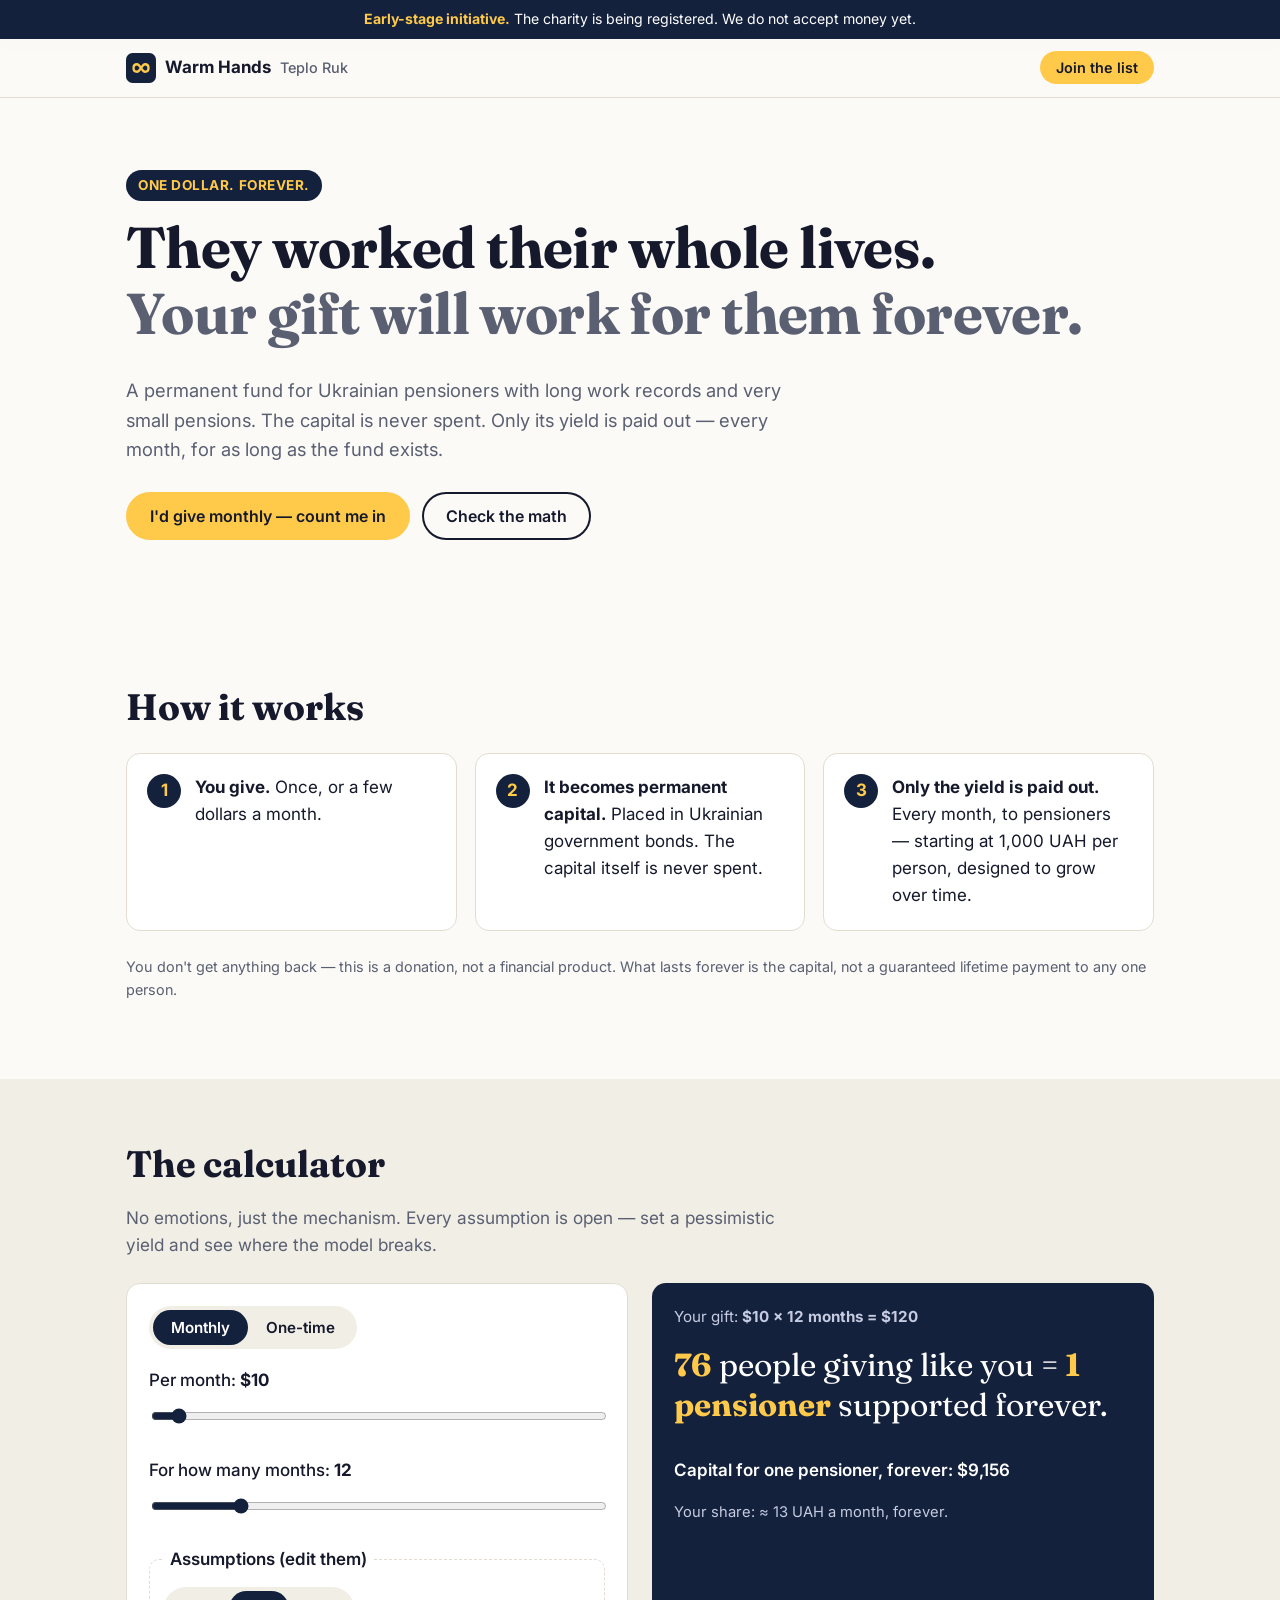
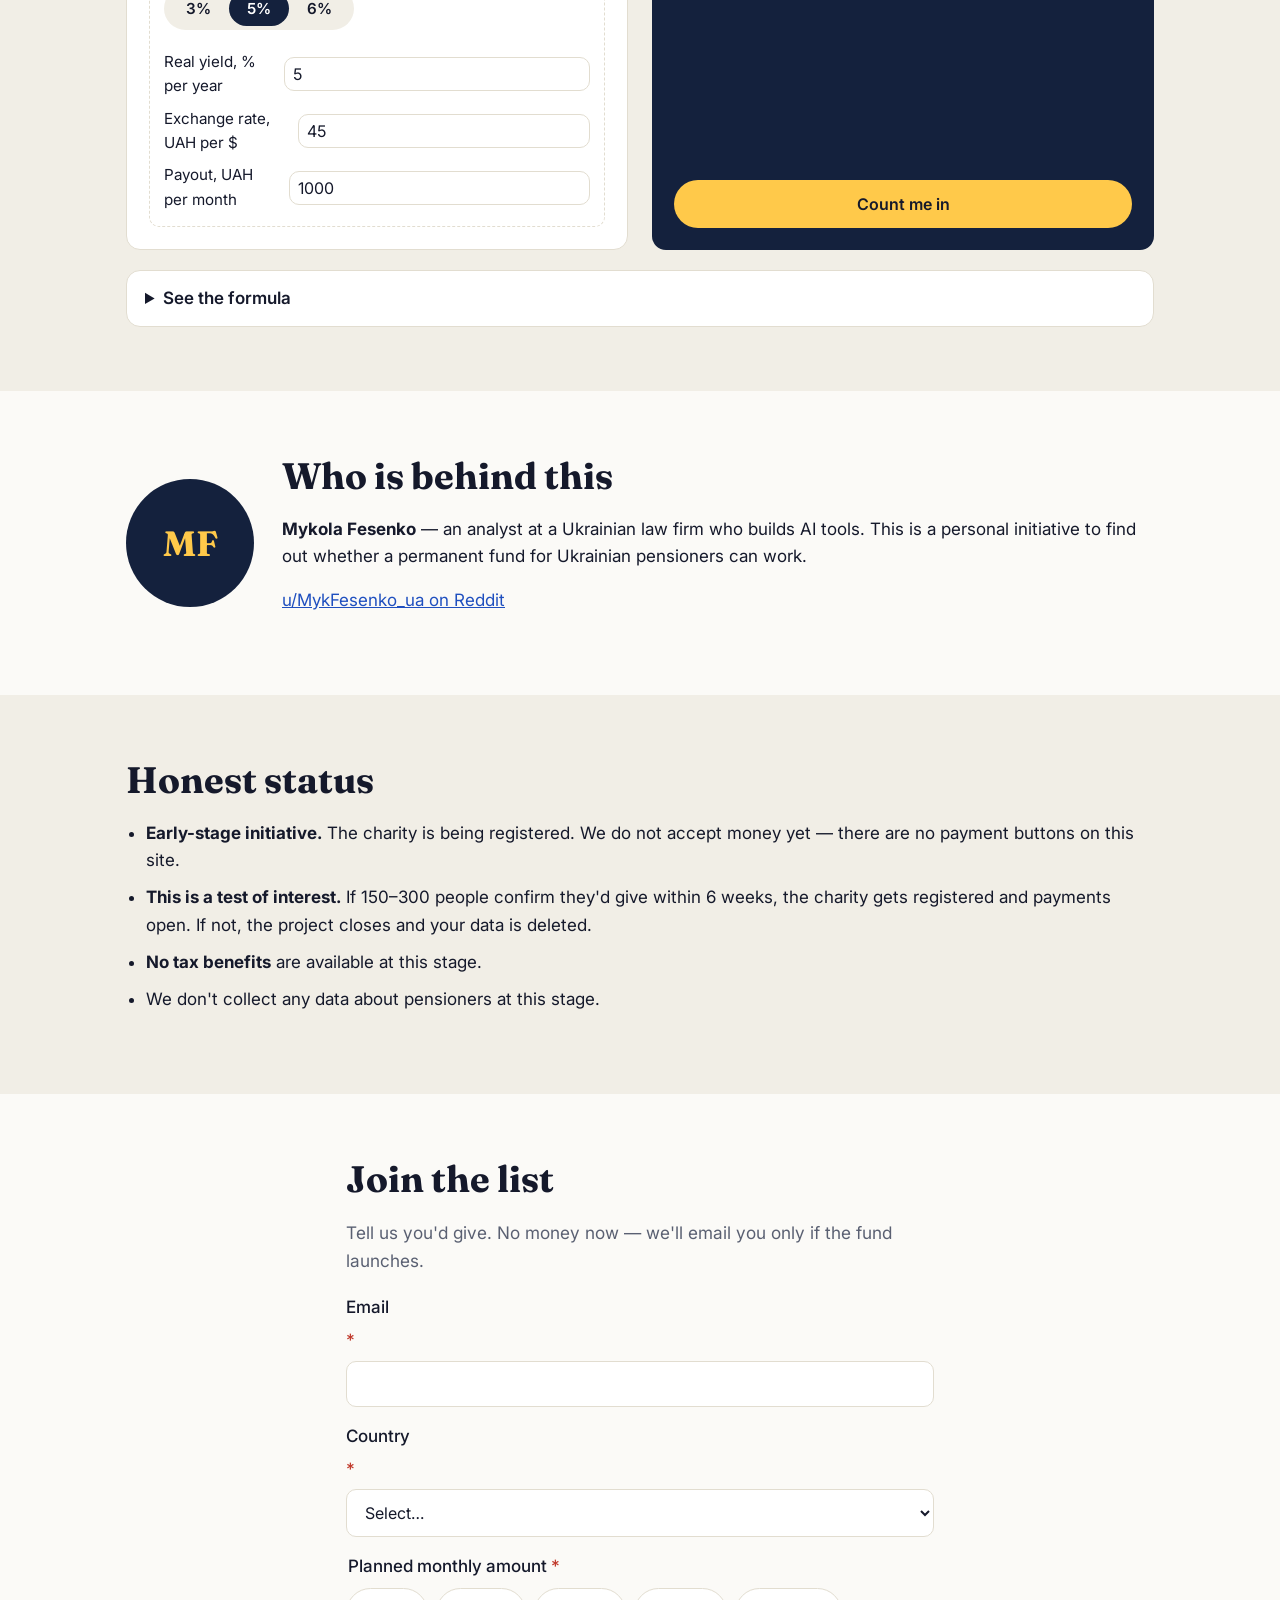
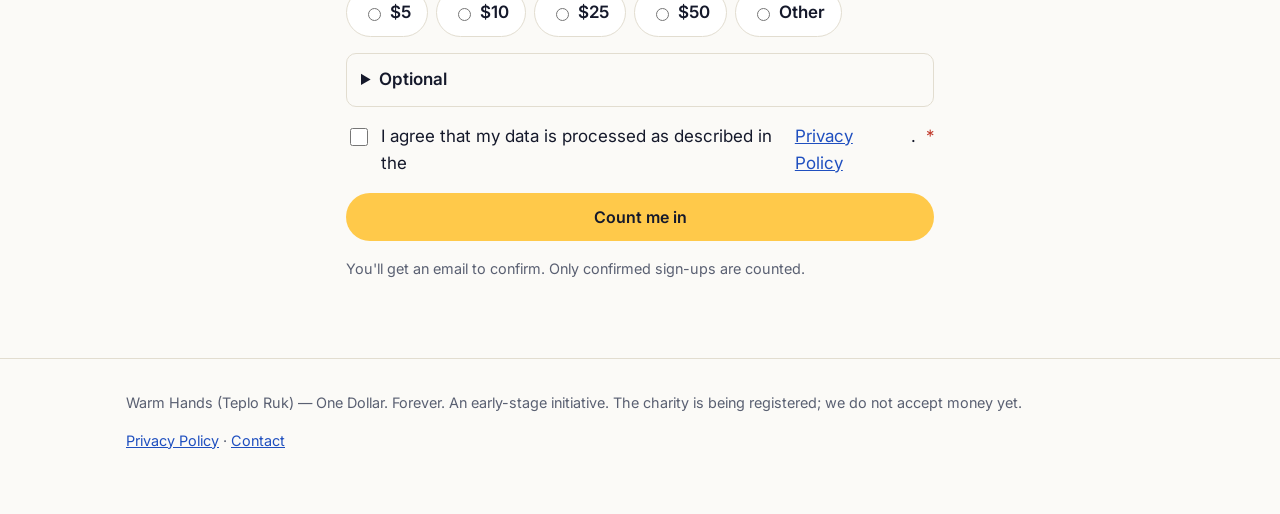
==== index.html @ 77a6f6eb "Replace site with stage-0 demand test: English landing, calculator, sign-up form Keeps the Warm Hand" ====
<!doctype html>
<html lang="en">
<head>
  <meta charset="utf-8">
  <meta name="viewport" content="width=device-width, initial-scale=1">
  <title>Warm Hands — One Dollar. Forever.</title>
  <meta name="description" content="Warm Hands (Teplo Ruk): a permanent fund for Ukrainian pensioners. The capital is never spent; its yield pays pensioners every month. Early stage: we are measuring interest, not taking money.">
  <meta property="og:title" content="Warm Hands — One Dollar. Forever.">
  <meta property="og:description" content="They worked their whole lives. Your gift will work for them forever.">
  <link rel="icon" href="favicon.svg" type="image/svg+xml">
  <link rel="preconnect" href="https://fonts.googleapis.com">
  <link rel="preconnect" href="https://fonts.gstatic.com" crossorigin>
  <link href="https://fonts.googleapis.com/css2?family=Fraunces:opsz,wght@9..144,600;9..144,700&family=Inter:wght@400;500;600;700&display=swap" rel="stylesheet">
  <link rel="stylesheet" href="styles.css">
</head>
<body>
  <div class="status-bar">
    <strong>Early-stage initiative.</strong> The charity is being registered. We do not accept money yet.
  </div>

  <header class="site-header">
    <div class="container header-inner">
      <a href="#top" class="brand"><img src="favicon.svg" alt="" width="30" height="30"> Warm Hands <span class="brand-sub">Teplo Ruk</span></a>
      <a href="#join" class="btn btn-small">Join the list</a>
    </div>
  </header>

  <main id="top">
    <div id="confirmedBanner" class="banner" hidden>
      <div class="container">Thank you — your sign-up is confirmed and counted.</div>
    </div>

    <section class="hero">
      <div class="container">
        <p class="tagline">One Dollar. Forever.</p>
        <h1>They worked their whole lives.<br><span>Your gift will work for them forever.</span></h1>
        <p class="lead">A permanent fund for Ukrainian pensioners with long work records and very small pensions. The capital is never spent. Only its yield is paid out — every month, for as long as the fund exists.</p>
        <div class="hero-actions">
          <a href="#join" class="btn">I'd give monthly — count me in</a>
          <a href="#calculator" class="btn btn-ghost">Check the math</a>
        </div>
        <p class="counter-line" id="counterLine" hidden><span id="counterValue"></span> confirmed sign-ups so far</p>
      </div>
    </section>

    <section class="section">
      <div class="container">
        <h2>How it works</h2>
        <ol class="flow">
          <li><span class="flow-n">1</span><div><strong>You give.</strong> Once, or a few dollars a month.</div></li>
          <li><span class="flow-n">2</span><div><strong>It becomes permanent capital.</strong> Placed in Ukrainian government bonds. The capital itself is never spent.</div></li>
          <li><span class="flow-n">3</span><div><strong>Only the yield is paid out.</strong> Every month, to pensioners — starting at 1,000 UAH per person, designed to grow over time.</div></li>
        </ol>
        <p class="fine">You don't get anything back — this is a donation, not a financial product. What lasts forever is the capital, not a guaranteed lifetime payment to any one person.</p>
      </div>
    </section>

    <section id="calculator" class="section section-alt">
      <div class="container">
        <h2>The calculator</h2>
        <p class="section-lead">No emotions, just the mechanism. Every assumption is open — set a pessimistic yield and see where the model breaks.</p>

        <div class="calc">
          <div class="calc-inputs">
            <div class="seg" role="group" aria-label="Gift type">
              <button type="button" data-mode="monthly" aria-pressed="true">Monthly</button>
              <button type="button" data-mode="once" aria-pressed="false">One-time</button>
            </div>

            <div class="field" data-show="monthly">
              <label for="monthlyAmt">Per month: <output id="monthlyOut">$10</output></label>
              <input type="range" id="monthlyAmt" min="1" max="200" step="1" value="10">
            </div>
            <div class="field" data-show="monthly">
              <label for="months">For how many months: <output id="monthsOut">12</output></label>
              <input type="range" id="months" min="1" max="60" step="1" value="12">
            </div>
            <div class="field" data-show="once" hidden>
              <label for="onceAmt">One-time gift: <output id="onceOut">$100</output></label>
              <input type="range" id="onceAmt" min="5" max="5000" step="5" value="100">
            </div>

            <fieldset class="assumptions">
              <legend>Assumptions (edit them)</legend>
              <div class="seg seg-small" role="group" aria-label="Yield scenario">
                <button type="button" data-r="3">3%</button>
                <button type="button" data-r="5" aria-pressed="true">5%</button>
                <button type="button" data-r="6">6%</button>
              </div>
              <label>Real yield, % per year <input type="number" id="r" step="0.1" min="0" max="20"></label>
              <label>Exchange rate, UAH per $ <input type="number" id="fx" step="0.5" min="1"></label>
              <label>Payout, UAH per month <input type="number" id="payout" step="50" min="1"></label>
            </fieldset>
          </div>

          <div class="calc-result" aria-live="polite">
            <p class="res-label">Your gift: <strong id="giftTotal"></strong></p>
            <p class="res-main" id="resMain"></p>
            <p class="res-cost" id="resCost"></p>
            <p class="res-small" id="resSmall"></p>
            <p class="res-warn" id="resWarn" hidden></p>
            <a href="#join" class="btn btn-block">Count me in</a>
          </div>
        </div>

        <details class="math">
          <summary>See the formula</summary>
          <pre>w = r − 1% − 0.5%
    (payout rate = real yield − 1% administration − 0.5% reserved for payout growth)
P = 12 × payout / fx
    (one pensioner's yearly payout, in $)
C = P × (1 + 1.25 × w) / w / (0.90 × 0.965)
    1.25  → reserve for funeral assistance
    0.90  → 10% of each gift funds the work of the fund
    0.965 → 3.5% payment processing fees

C is the capital needed to support one pensioner forever.</pre>
          <p>Think a number is wrong? <a id="redditLink" href="#" target="_blank" rel="noopener">Tell us where the math is wrong</a> — we'd rather hear it now.</p>
        </details>
      </div>
    </section>

    <section class="section">
      <div class="container about">
        <div class="avatar" aria-hidden="true">
          <img src="mykola.jpg" alt="" onerror="this.remove()">
          <span>MF</span>
        </div>
        <div>
          <h2>Who is behind this</h2>
          <p><strong>Mykola Fesenko</strong> — an analyst at a Ukrainian law firm who builds AI tools. This is a personal initiative to find out whether a permanent fund for Ukrainian pensioners can work.</p>
          <p><a id="redditProfile" href="#" target="_blank" rel="noopener">u/MykFesenko_ua on Reddit</a></p>
        </div>
      </div>
    </section>

    <section class="section section-alt">
      <div class="container">
        <h2>Honest status</h2>
        <ul class="status-list">
          <li><strong>Early-stage initiative.</strong> The charity is being registered. We do not accept money yet — there are no payment buttons on this site.</li>
          <li><strong>This is a test of interest.</strong> If 150–300 people confirm they'd give within 6 weeks, the charity gets registered and payments open. If not, the project closes and your data is deleted.</li>
          <li><strong>No tax benefits</strong> are available at this stage.</li>
          <li>We don't collect any data about pensioners at this stage.</li>
        </ul>
      </div>
    </section>

    <section id="join" class="section">
      <div class="container narrow">
        <h2>Join the list</h2>
        <p class="section-lead">Tell us you'd give. No money now — we'll email you only if the fund launches.</p>

        <form id="signupForm" class="form" novalidate>
          <label>Email <span class="req">*</span>
            <input type="email" name="email" required autocomplete="email">
          </label>
          <label>Country <span class="req">*</span>
            <select name="country" id="country" required></select>
          </label>
          <fieldset>
            <legend>Planned monthly amount <span class="req">*</span></legend>
            <div class="chips">
              <label><input type="radio" name="amount" value="5" required> $5</label>
              <label><input type="radio" name="amount" value="10"> $10</label>
              <label><input type="radio" name="amount" value="25"> $25</label>
              <label><input type="radio" name="amount" value="50"> $50</label>
              <label><input type="radio" name="amount" value="other"> Other</label>
            </div>
            <input type="number" name="amountOther" id="amountOther" min="1" placeholder="Amount in $" hidden>
          </fieldset>

          <details class="optional">
            <summary>Optional</summary>
            <label>Employer <small>(helps us estimate corporate matching)</small>
              <input type="text" name="employer" autocomplete="organization">
            </label>
            <label class="check"><input type="checkbox" name="bigger" value="yes"> I'm open to discussing a larger gift or a gift from my company</label>
            <label>How did you hear about us?
              <select name="source">
                <option value="">—</option>
                <option>Reddit</option>
                <option>A friend</option>
                <option>Other social media</option>
                <option>Other</option>
              </select>
            </label>
          </details>

          <input type="text" name="website" class="hp" tabindex="-1" autocomplete="off" aria-hidden="true">

          <label class="check"><input type="checkbox" name="consent" value="yes" required> I agree that my data is processed as described in the <a href="privacy.html" target="_blank">Privacy Policy</a>. <span class="req">*</span></label>

          <p class="form-error" id="formError" hidden></p>
          <button type="submit" class="btn btn-block" id="submitBtn">Count me in</button>
          <p class="fine">You'll get an email to confirm. Only confirmed sign-ups are counted.</p>
        </form>

        <div id="thanks" class="thanks" hidden>
          <h3>Almost done — check your inbox.</h3>
          <p>Click the link in the email to confirm. Only confirmed sign-ups count.</p>
          <p><strong>Your personal invite link.</strong> We count how many people join through it:</p>
          <div class="ref">
            <input type="text" id="refLink" readonly>
            <button type="button" class="btn btn-small" id="copyRef">Copy</button>
          </div>
        </div>
      </div>
    </section>
  </main>

  <footer class="site-footer">
    <div class="container">
      <p>Warm Hands (Teplo Ruk) — One Dollar. Forever. An early-stage initiative. The charity is being registered; we do not accept money yet.</p>
      <p><a href="privacy.html">Privacy Policy</a> · <a id="contactLink" href="#">Contact</a></p>
    </div>
  </footer>

  <script src="config.js"></script>
  <script src="app.js"></script>
</body>
</html>
---- styles.css ----
:root {
  --bg: #fbfaf7;
  --bg-alt: #f1eee6;
  --surface: #ffffff;
  --text: #15192b;
  --muted: #5a6072;
  --navy: #14213d;
  --accent: #ffc94a;
  --accent-dark: #e8a900;
  --link: #1f4fbf;
  --border: #e2ddd0;
  --warn-bg: #fff4d6;
  --radius: 14px;
}
@media (prefers-color-scheme: dark) {
  :root {
    --bg: #11141f;
    --bg-alt: #181c2b;
    --surface: #1f2436;
    --text: #eef0f6;
    --muted: #a3a9bb;
    --link: #8fb0ff;
    --border: #2d3348;
    --warn-bg: #3a3218;
  }
}

* { box-sizing: border-box; }
html { scroll-behavior: smooth; scroll-padding-top: 64px; }
body {
  margin: 0;
  font: 17px/1.6 "Inter", system-ui, sans-serif;
  color: var(--text);
  background: var(--bg);
  -webkit-text-size-adjust: 100%;
}
h1, h2, h3 { font-family: "Fraunces", Georgia, serif; line-height: 1.15; margin: 0 0 .5em; }
h1 { font-size: clamp(2rem, 6vw, 3.6rem); letter-spacing: -.01em; }
h1 span { color: var(--muted); }
h2 { font-size: clamp(1.6rem, 4vw, 2.3rem); }
p { margin: 0 0 1em; }
a { color: var(--link); }
[hidden] { display: none !important; }

.container { max-width: 1060px; margin: 0 auto; padding: 0 16px; }
.narrow { max-width: 620px; }

.status-bar {
  background: var(--navy); color: #fff; text-align: center;
  font-size: .88rem; padding: 8px 16px;
}
.status-bar strong { color: var(--accent); }

.site-header {
  position: sticky; top: 0; z-index: 10;
  background: color-mix(in srgb, var(--bg) 90%, transparent);
  backdrop-filter: blur(8px);
  border-bottom: 1px solid var(--border);
}
.header-inner { display: flex; align-items: center; justify-content: space-between; height: 58px; gap: 12px; }
.brand { display: flex; align-items: center; gap: 9px; font-weight: 700; color: var(--text); text-decoration: none; }

.brand-sub { font-weight: 500; color: var(--muted); font-size: .85em; }
.tagline {
  display: inline-block; font-weight: 700; letter-spacing: .04em; text-transform: uppercase;
  font-size: .85rem; background: var(--navy); color: var(--accent); padding: 5px 12px; border-radius: 999px;
}
.banner { background: #d8f5df; color: #124a22; padding: 12px 0; font-weight: 600; }

.btn {
  display: inline-block; border: 0; cursor: pointer;
  background: var(--accent); color: #15192b;
  font: 600 1rem "Inter", sans-serif; text-decoration: none; text-align: center;
  padding: 14px 24px; border-radius: 999px; transition: background .15s;
}
.btn:hover { background: var(--accent-dark); }
.btn:disabled { opacity: .6; cursor: wait; }
.btn-ghost { background: transparent; color: var(--text); box-shadow: inset 0 0 0 2px var(--text); }
.btn-ghost:hover { background: var(--bg-alt); }
.btn-small { padding: 8px 16px; font-size: .9rem; }
.btn-block { display: block; width: 100%; }

.hero { padding: 72px 0 64px; }
.lead { font-size: 1.15rem; color: var(--muted); max-width: 700px; }
.hero-actions { display: flex; flex-wrap: wrap; gap: 12px; margin: 28px 0 18px; }
.counter-line { font-weight: 600; }
.counter-line span { font-size: 1.4rem; }

.section { padding: 64px 0; }
.section-alt { background: var(--bg-alt); }
.section-lead { color: var(--muted); font-size: 1.08rem; max-width: 680px; }
.fine { font-size: .9rem; color: var(--muted); }

.flow { list-style: none; padding: 0; margin: 24px 0; display: grid; grid-template-columns: repeat(3, 1fr); gap: 18px; }
.flow li { display: flex; gap: 14px; background: var(--surface); border: 1px solid var(--border); border-radius: var(--radius); padding: 20px; }
.flow-n {
  flex: none; display: grid; place-items: center; width: 34px; height: 34px;
  border-radius: 50%; background: var(--navy); color: var(--accent); font-weight: 700;
}

/* Calculator */
.calc { display: grid; grid-template-columns: 1fr 1fr; gap: 24px; margin-top: 24px; }
.calc-inputs, .calc-result {
  background: var(--surface); border: 1px solid var(--border); border-radius: var(--radius); padding: 22px;
}
.seg { display: inline-flex; background: var(--bg-alt); border-radius: 999px; padding: 4px; margin-bottom: 18px; }
.seg button {
  border: 0; background: transparent; color: var(--text); cursor: pointer;
  font: 600 .95rem "Inter", sans-serif; padding: 8px 18px; border-radius: 999px;
}
.seg button[aria-pressed="true"] { background: var(--navy); color: #fff; }
.seg-small { margin-bottom: 12px; }
.field { margin-bottom: 18px; }
.field label { display: block; font-weight: 500; margin-bottom: 6px; }
.field output { font-weight: 700; }
input[type="range"] { width: 100%; accent-color: var(--navy); height: 28px; }
.assumptions { border: 1px dashed var(--border); border-radius: 10px; padding: 14px; margin: 6px 0 0; }
.assumptions legend { font-weight: 600; padding: 0 6px; }
.assumptions label { display: flex; justify-content: space-between; align-items: center; gap: 10px; margin-top: 8px; font-size: .95rem; }
.assumptions input { width: 92px; }

.calc-result { background: var(--navy); color: #fff; border: 0; display: flex; flex-direction: column; }
.res-label { color: #c5cbe0; font-size: .95rem; }
.res-main { font-family: "Fraunces", serif; font-size: clamp(1.5rem, 3.5vw, 2rem); line-height: 1.25; }
.res-main b { color: var(--accent); }
.res-cost { font-weight: 600; }
.res-small { color: #c5cbe0; font-size: .92rem; }
.res-warn { background: var(--warn-bg); color: var(--text); border-radius: 10px; padding: 10px 12px; font-size: .92rem; }
.calc-result .btn { margin-top: auto; }

.math { margin-top: 20px; background: var(--surface); border: 1px solid var(--border); border-radius: var(--radius); padding: 14px 18px; }
.math summary { cursor: pointer; font-weight: 600; }
.math pre { white-space: pre-wrap; font-size: .85rem; background: var(--bg-alt); padding: 14px; border-radius: 8px; overflow-x: auto; }

/* About */
.about { display: flex; gap: 28px; align-items: center; }
.avatar {
  position: relative; flex: none; width: 128px; height: 128px; border-radius: 50%;
  background: var(--navy); color: var(--accent); display: grid; place-items: center;
  font: 700 2.2rem "Fraunces", serif; overflow: hidden;
}
.avatar img { position: absolute; inset: 0; width: 100%; height: 100%; object-fit: cover; }

.status-list { padding-left: 20px; }
.status-list li { margin-bottom: 10px; }

/* Form */
.form { display: grid; gap: 16px; margin-top: 20px; }
.form label { display: grid; gap: 6px; font-weight: 500; }
.form fieldset { border: 0; padding: 0; margin: 0; }
.form legend { font-weight: 500; margin-bottom: 8px; }
.req { color: #c0392b; }
input[type="email"], input[type="text"], input[type="number"], select {
  font: 16px "Inter", sans-serif; padding: 12px 14px; border-radius: 10px;
  border: 1px solid var(--border); background: var(--surface); color: var(--text); width: 100%;
}
.assumptions input { padding: 6px 8px; }
.chips { display: flex; flex-wrap: wrap; gap: 8px; }
.chips label {
  display: flex; align-items: center; gap: 6px; padding: 10px 16px; border-radius: 999px;
  border: 1px solid var(--border); background: var(--surface); cursor: pointer; font-weight: 600;
}
.chips label:has(input:checked) { background: var(--navy); color: #fff; border-color: var(--navy); }
.chips input { accent-color: var(--accent); }
#amountOther { margin-top: 10px; max-width: 200px; }
.form .check { display: flex; gap: 10px; align-items: flex-start; font-weight: 400; }
.check input { margin-top: 5px; width: 18px; height: 18px; flex: none; }
.optional { border: 1px solid var(--border); border-radius: 10px; padding: 12px 14px; }
.optional summary { cursor: pointer; font-weight: 600; }
.optional[open] { display: grid; gap: 14px; }
.optional small { color: var(--muted); font-weight: 400; }
.hp { position: absolute; left: -9999px; width: 1px; height: 1px; opacity: 0; }
.form-error { background: #fde3e0; color: #8a1f12; border-radius: 10px; padding: 10px 14px; margin: 0; }

.thanks { background: var(--surface); border: 1px solid var(--border); border-radius: var(--radius); padding: 24px; margin-top: 20px; }
.ref { display: flex; gap: 8px; }
.ref input { flex: 1; min-width: 0; }

.site-footer { padding: 32px 0 48px; border-top: 1px solid var(--border); font-size: .9rem; color: var(--muted); }

@media (max-width: 760px) {
  .flow, .calc { grid-template-columns: 1fr; }
  .about { flex-direction: column; align-items: flex-start; }
  .hero { padding: 48px 0; }
  .section { padding: 48px 0; }
  .hero-actions .btn { flex: 1 1 100%; }
  .brand { font-size: .95rem; }
}
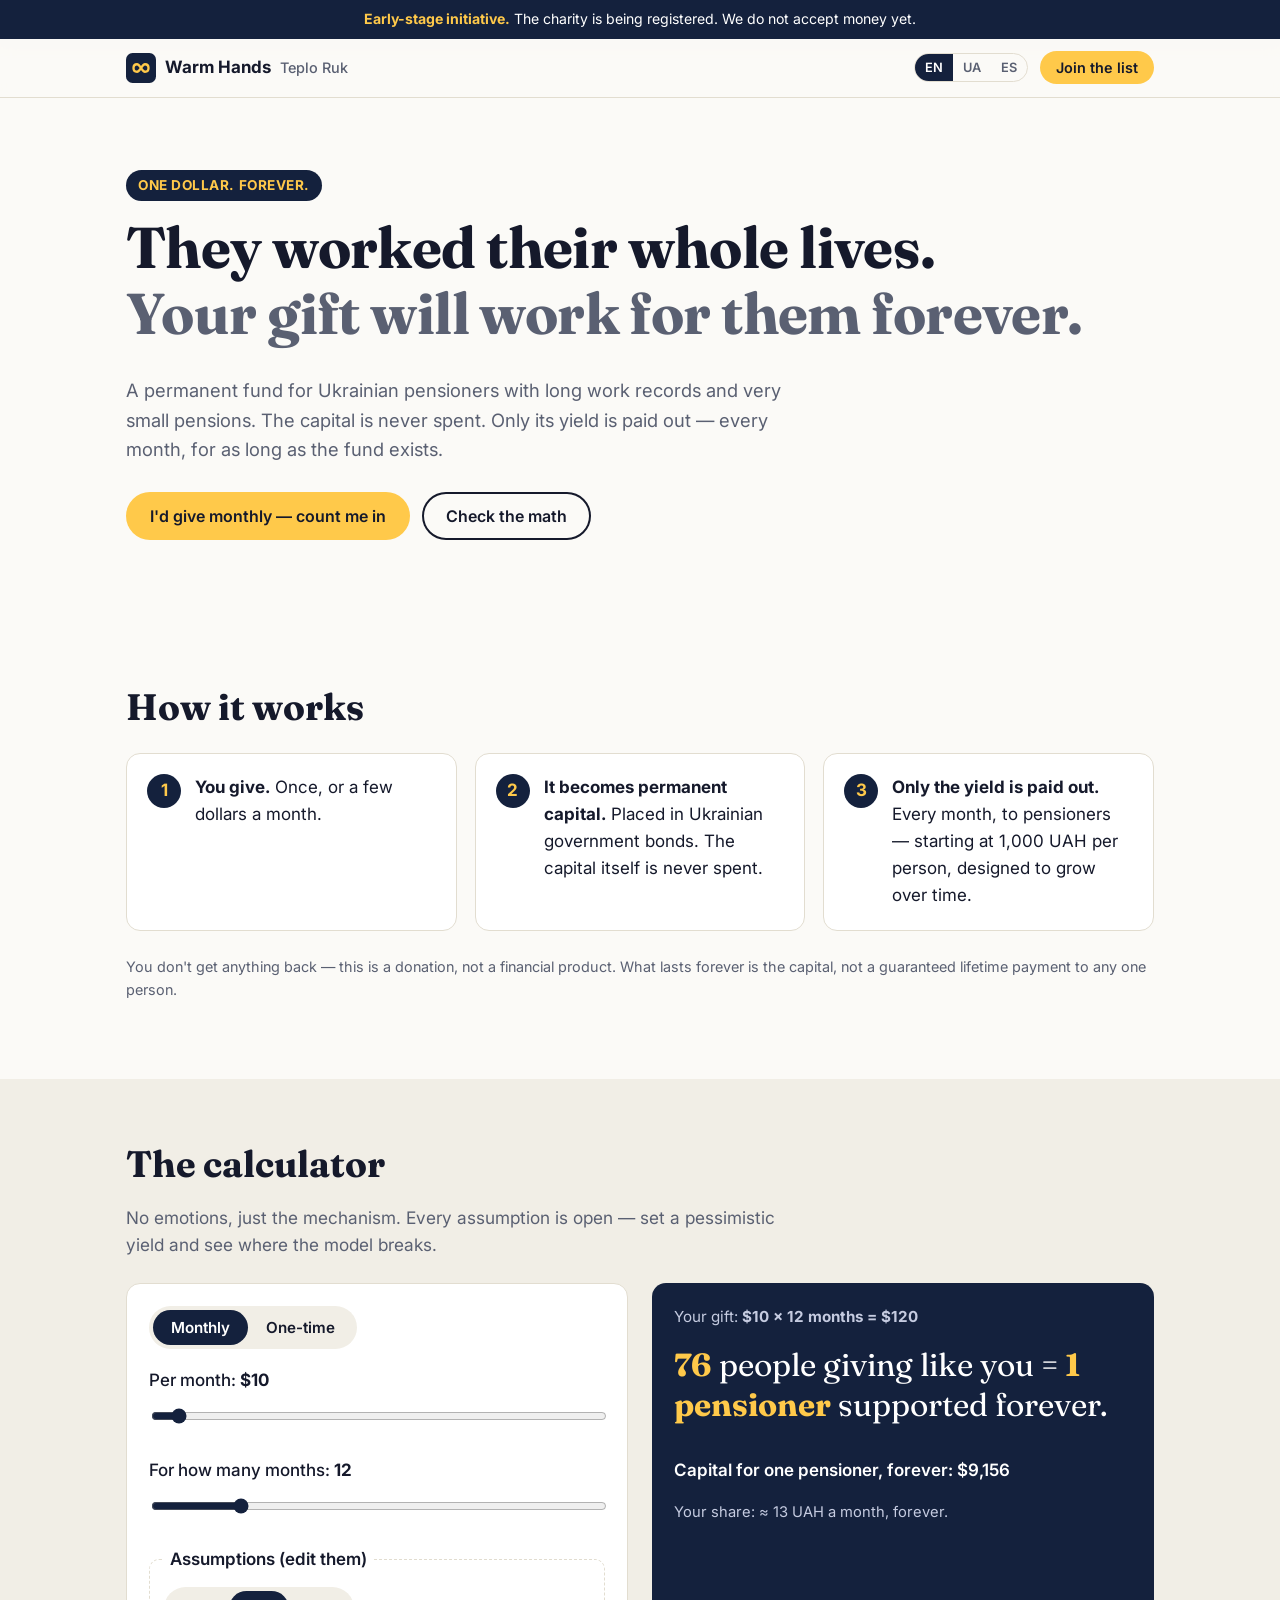
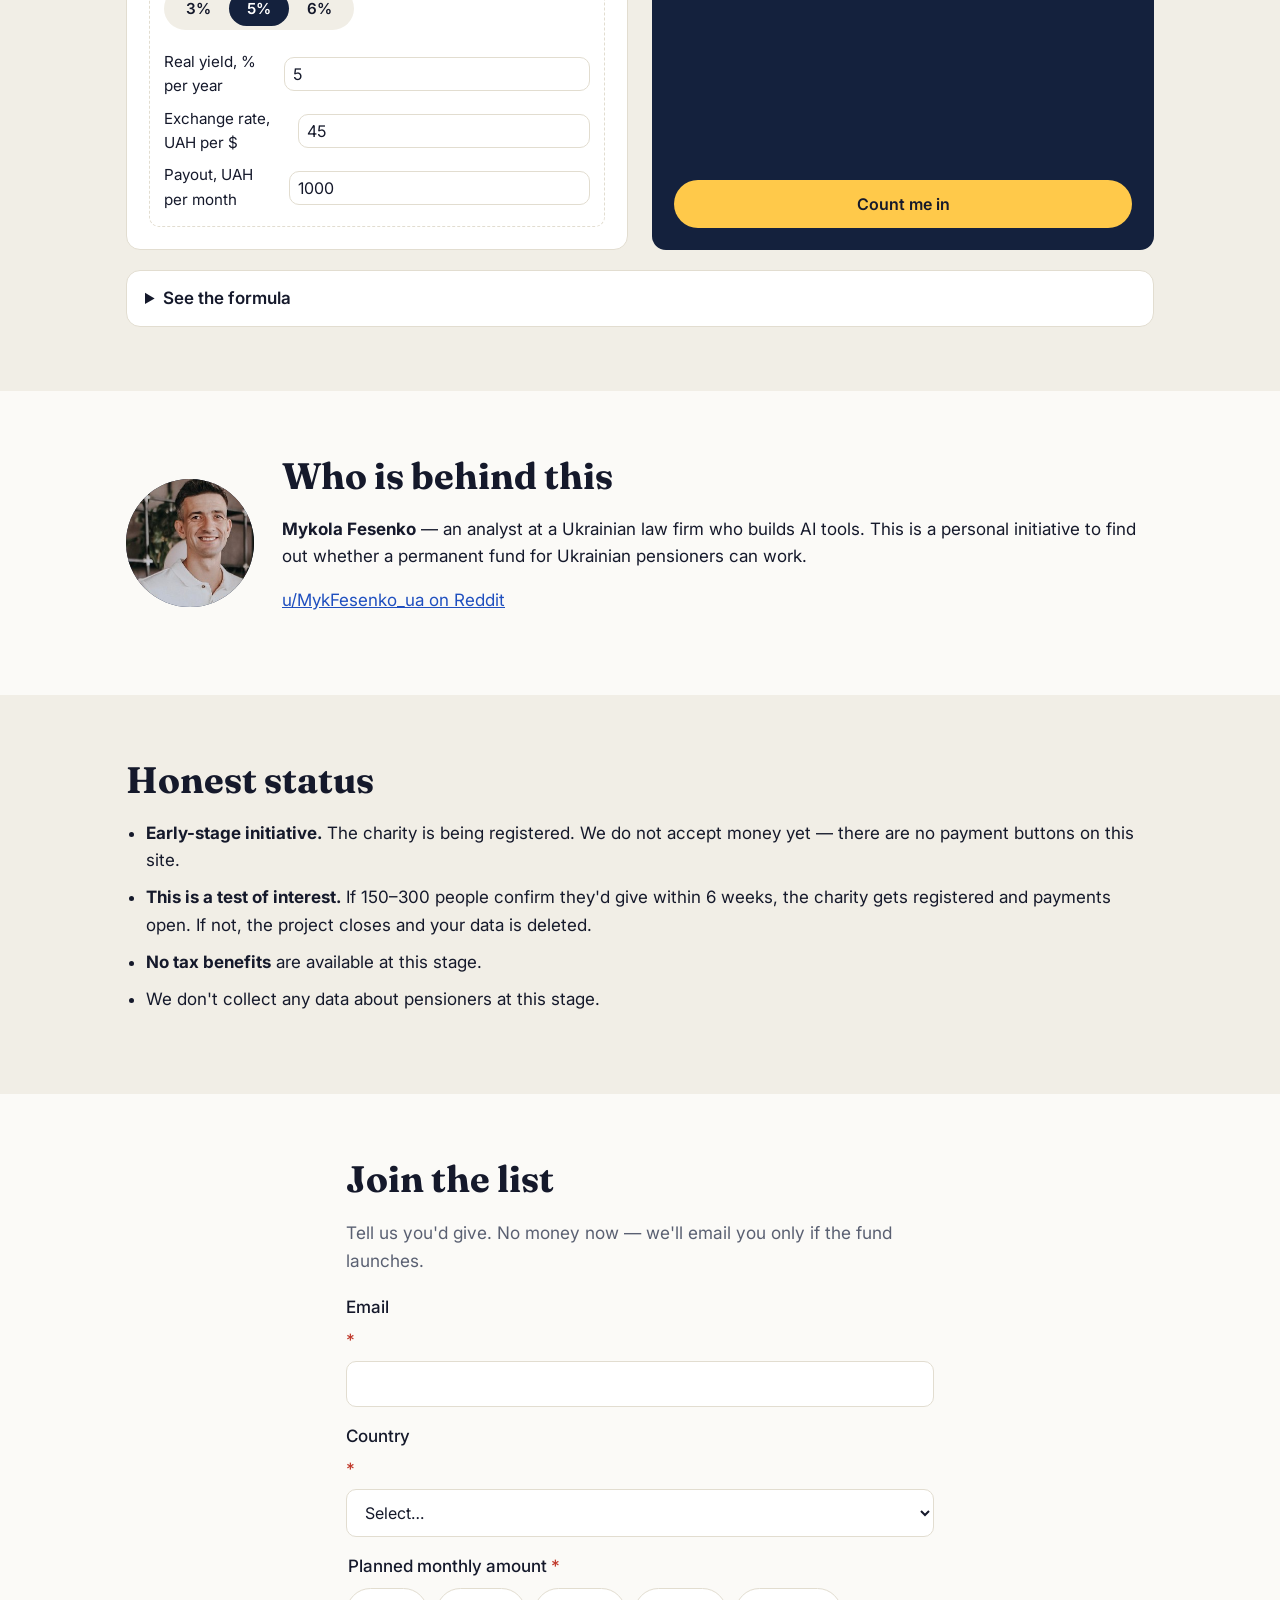
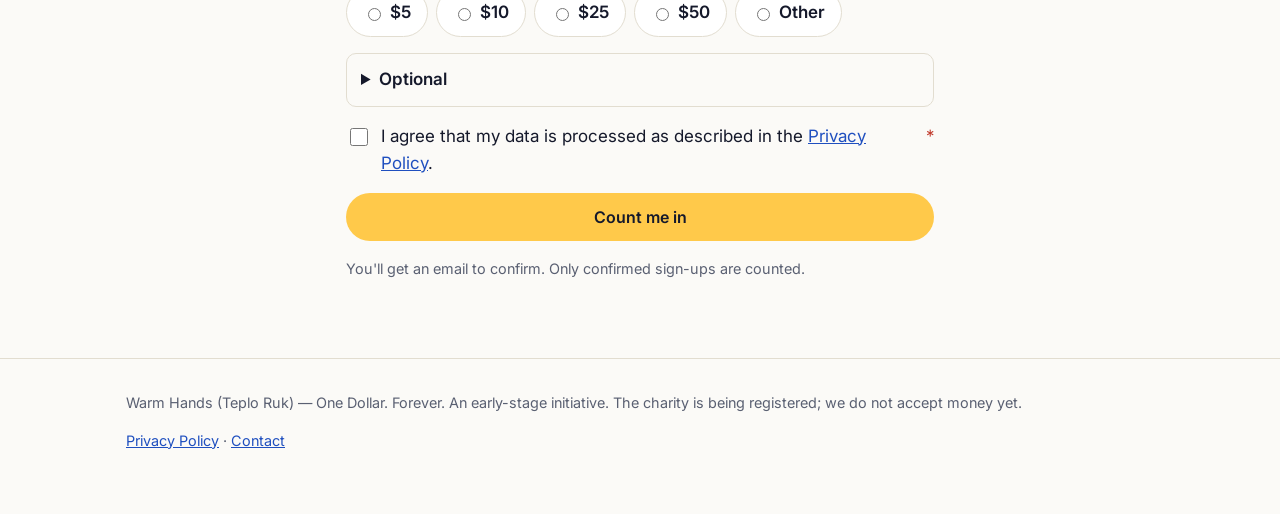
==== commit ba676ccb: "Add Ukrainian and Spanish versions with language switcher Translates the page, calculator, form and " ====
--- a/index.html
+++ b/index.html
@@ -14,98 +14,103 @@
   <link rel="stylesheet" href="styles.css">
 </head>
 <body>
-  <div class="status-bar">
-    <strong>Early-stage initiative.</strong> The charity is being registered. We do not accept money yet.
-  </div>
+  <div class="status-bar" data-i18n-html="bar"><strong>Early-stage initiative.</strong> The charity is being registered. We do not accept money yet.</div>
 
   <header class="site-header">
     <div class="container header-inner">
-      <a href="#top" class="brand"><img src="favicon.svg" alt="" width="30" height="30"> Warm Hands <span class="brand-sub">Teplo Ruk</span></a>
-      <a href="#join" class="btn btn-small">Join the list</a>
+      <a href="#top" class="brand"><img src="favicon.svg" alt="" width="30" height="30"> <span data-i18n="brand">Warm Hands</span> <span class="brand-sub" data-i18n="brandSub">Teplo Ruk</span></a>
+      <div class="header-right">
+        <div class="lang" role="group" aria-label="Language">
+          <button type="button" data-lang="en">EN</button>
+          <button type="button" data-lang="uk">UA</button>
+          <button type="button" data-lang="es">ES</button>
+        </div>
+        <a href="#join" class="btn btn-small hide-xs" data-i18n="nav.join">Join the list</a>
+      </div>
     </div>
   </header>
 
   <main id="top">
     <div id="confirmedBanner" class="banner" hidden>
-      <div class="container">Thank you — your sign-up is confirmed and counted.</div>
+      <div class="container" data-i18n="confirmed">Thank you — your sign-up is confirmed and counted.</div>
     </div>
 
     <section class="hero">
       <div class="container">
-        <p class="tagline">One Dollar. Forever.</p>
-        <h1>They worked their whole lives.<br><span>Your gift will work for them forever.</span></h1>
-        <p class="lead">A permanent fund for Ukrainian pensioners with long work records and very small pensions. The capital is never spent. Only its yield is paid out — every month, for as long as the fund exists.</p>
+        <p class="tagline" data-i18n="tagline">One Dollar. Forever.</p>
+        <h1 data-i18n-html="hero.title">They worked their whole lives.<br><span>Your gift will work for them forever.</span></h1>
+        <p class="lead" data-i18n="hero.lead">A permanent fund for Ukrainian pensioners with long work records and very small pensions. The capital is never spent. Only its yield is paid out — every month, for as long as the fund exists.</p>
         <div class="hero-actions">
-          <a href="#join" class="btn">I'd give monthly — count me in</a>
-          <a href="#calculator" class="btn btn-ghost">Check the math</a>
-        </div>
-        <p class="counter-line" id="counterLine" hidden><span id="counterValue"></span> confirmed sign-ups so far</p>
+          <a href="#join" class="btn" data-i18n="hero.cta1">I'd give monthly — count me in</a>
+          <a href="#calculator" class="btn btn-ghost" data-i18n="hero.cta2">Check the math</a>
+        </div>
+        <p class="counter-line" id="counterLine" hidden><span id="counterValue"></span> <span data-i18n="counter">confirmed sign-ups so far</span></p>
       </div>
     </section>
 
     <section class="section">
       <div class="container">
-        <h2>How it works</h2>
+        <h2 data-i18n="how.title">How it works</h2>
         <ol class="flow">
-          <li><span class="flow-n">1</span><div><strong>You give.</strong> Once, or a few dollars a month.</div></li>
-          <li><span class="flow-n">2</span><div><strong>It becomes permanent capital.</strong> Placed in Ukrainian government bonds. The capital itself is never spent.</div></li>
-          <li><span class="flow-n">3</span><div><strong>Only the yield is paid out.</strong> Every month, to pensioners — starting at 1,000 UAH per person, designed to grow over time.</div></li>
+          <li><span class="flow-n">1</span><div data-i18n-html="how.s1"><strong>You give.</strong> Once, or a few dollars a month.</div></li>
+          <li><span class="flow-n">2</span><div data-i18n-html="how.s2"><strong>It becomes permanent capital.</strong> Placed in Ukrainian government bonds. The capital itself is never spent.</div></li>
+          <li><span class="flow-n">3</span><div data-i18n-html="how.s3"><strong>Only the yield is paid out.</strong> Every month, to pensioners — starting at 1,000 UAH per person, designed to grow over time.</div></li>
         </ol>
-        <p class="fine">You don't get anything back — this is a donation, not a financial product. What lasts forever is the capital, not a guaranteed lifetime payment to any one person.</p>
+        <p class="fine" data-i18n="how.fine">You don't get anything back — this is a donation, not a financial product. What lasts forever is the capital, not a guaranteed lifetime payment to any one person.</p>
       </div>
     </section>
 
     <section id="calculator" class="section section-alt">
       <div class="container">
-        <h2>The calculator</h2>
-        <p class="section-lead">No emotions, just the mechanism. Every assumption is open — set a pessimistic yield and see where the model breaks.</p>
+        <h2 data-i18n="calc.title">The calculator</h2>
+        <p class="section-lead" data-i18n="calc.lead">No emotions, just the mechanism. Every assumption is open — set a pessimistic yield and see where the model breaks.</p>
 
         <div class="calc">
           <div class="calc-inputs">
             <div class="seg" role="group" aria-label="Gift type">
-              <button type="button" data-mode="monthly" aria-pressed="true">Monthly</button>
-              <button type="button" data-mode="once" aria-pressed="false">One-time</button>
+              <button type="button" data-mode="monthly" aria-pressed="true" data-i18n="calc.monthly">Monthly</button>
+              <button type="button" data-mode="once" aria-pressed="false" data-i18n="calc.once">One-time</button>
             </div>
 
             <div class="field" data-show="monthly">
-              <label for="monthlyAmt">Per month: <output id="monthlyOut">$10</output></label>
+              <label for="monthlyAmt"><span data-i18n="calc.perMonth">Per month:</span> <output id="monthlyOut">$10</output></label>
               <input type="range" id="monthlyAmt" min="1" max="200" step="1" value="10">
             </div>
             <div class="field" data-show="monthly">
-              <label for="months">For how many months: <output id="monthsOut">12</output></label>
+              <label for="months"><span data-i18n="calc.months">For how many months:</span> <output id="monthsOut">12</output></label>
               <input type="range" id="months" min="1" max="60" step="1" value="12">
             </div>
             <div class="field" data-show="once" hidden>
-              <label for="onceAmt">One-time gift: <output id="onceOut">$100</output></label>
+              <label for="onceAmt"><span data-i18n="calc.onceGift">One-time gift:</span> <output id="onceOut">$100</output></label>
               <input type="range" id="onceAmt" min="5" max="5000" step="5" value="100">
             </div>
 
             <fieldset class="assumptions">
-              <legend>Assumptions (edit them)</legend>
+              <legend data-i18n="calc.assumptions">Assumptions (edit them)</legend>
               <div class="seg seg-small" role="group" aria-label="Yield scenario">
                 <button type="button" data-r="3">3%</button>
                 <button type="button" data-r="5" aria-pressed="true">5%</button>
                 <button type="button" data-r="6">6%</button>
               </div>
-              <label>Real yield, % per year <input type="number" id="r" step="0.1" min="0" max="20"></label>
-              <label>Exchange rate, UAH per $ <input type="number" id="fx" step="0.5" min="1"></label>
-              <label>Payout, UAH per month <input type="number" id="payout" step="50" min="1"></label>
+              <label><span data-i18n="calc.r">Real yield, % per year</span> <input type="number" id="r" step="0.1" min="0" max="20"></label>
+              <label><span data-i18n="calc.fx">Exchange rate, UAH per $</span> <input type="number" id="fx" step="0.5" min="1"></label>
+              <label><span data-i18n="calc.payout">Payout, UAH per month</span> <input type="number" id="payout" step="50" min="1"></label>
             </fieldset>
           </div>
 
           <div class="calc-result" aria-live="polite">
-            <p class="res-label">Your gift: <strong id="giftTotal"></strong></p>
+            <p class="res-label"><span data-i18n="calc.yourGift">Your gift:</span> <strong id="giftTotal"></strong></p>
             <p class="res-main" id="resMain"></p>
             <p class="res-cost" id="resCost"></p>
             <p class="res-small" id="resSmall"></p>
             <p class="res-warn" id="resWarn" hidden></p>
-            <a href="#join" class="btn btn-block">Count me in</a>
+            <a href="#join" class="btn btn-block" data-i18n="form.submit">Count me in</a>
           </div>
         </div>
 
         <details class="math">
-          <summary>See the formula</summary>
-          <pre>w = r − 1% − 0.5%
+          <summary data-i18n="math.summary">See the formula</summary>
+          <pre data-i18n="math.pre">w = r − 1% − 0.5%
     (payout rate = real yield − 1% administration − 0.5% reserved for payout growth)
 P = 12 × payout / fx
     (one pensioner's yearly payout, in $)
@@ -115,7 +120,7 @@
     0.965 → 3.5% payment processing fees
 
 C is the capital needed to support one pensioner forever.</pre>
-          <p>Think a number is wrong? <a id="redditLink" href="#" target="_blank" rel="noopener">Tell us where the math is wrong</a> — we'd rather hear it now.</p>
+          <p><span data-i18n="math.q">Think a number is wrong?</span> <a id="redditLink" href="#" target="_blank" rel="noopener" data-i18n="math.link">Tell us where the math is wrong</a> <span data-i18n="math.tail">— we'd rather hear it now.</span></p>
         </details>
       </div>
     </section>
@@ -127,82 +132,82 @@
           <span>MF</span>
         </div>
         <div>
-          <h2>Who is behind this</h2>
-          <p><strong>Mykola Fesenko</strong> — an analyst at a Ukrainian law firm who builds AI tools. This is a personal initiative to find out whether a permanent fund for Ukrainian pensioners can work.</p>
-          <p><a id="redditProfile" href="#" target="_blank" rel="noopener">u/MykFesenko_ua on Reddit</a></p>
+          <h2 data-i18n="about.title">Who is behind this</h2>
+          <p data-i18n-html="about.p"><strong>Mykola Fesenko</strong> — an analyst at a Ukrainian law firm who builds AI tools. This is a personal initiative to find out whether a permanent fund for Ukrainian pensioners can work.</p>
+          <p><a id="redditProfile" href="#" target="_blank" rel="noopener" data-i18n="about.reddit">u/MykFesenko_ua on Reddit</a></p>
         </div>
       </div>
     </section>
 
     <section class="section section-alt">
       <div class="container">
-        <h2>Honest status</h2>
+        <h2 data-i18n="status.title">Honest status</h2>
         <ul class="status-list">
-          <li><strong>Early-stage initiative.</strong> The charity is being registered. We do not accept money yet — there are no payment buttons on this site.</li>
-          <li><strong>This is a test of interest.</strong> If 150–300 people confirm they'd give within 6 weeks, the charity gets registered and payments open. If not, the project closes and your data is deleted.</li>
-          <li><strong>No tax benefits</strong> are available at this stage.</li>
-          <li>We don't collect any data about pensioners at this stage.</li>
+          <li data-i18n-html="status.l1"><strong>Early-stage initiative.</strong> The charity is being registered. We do not accept money yet — there are no payment buttons on this site.</li>
+          <li data-i18n-html="status.l2"><strong>This is a test of interest.</strong> If 150–300 people confirm they'd give within 6 weeks, the charity gets registered and payments open. If not, the project closes and your data is deleted.</li>
+          <li data-i18n-html="status.l3"><strong>No tax benefits</strong> are available at this stage.</li>
+          <li data-i18n="status.l4">We don't collect any data about pensioners at this stage.</li>
         </ul>
       </div>
     </section>
 
     <section id="join" class="section">
       <div class="container narrow">
-        <h2>Join the list</h2>
-        <p class="section-lead">Tell us you'd give. No money now — we'll email you only if the fund launches.</p>
+        <h2 data-i18n="form.title">Join the list</h2>
+        <p class="section-lead" data-i18n="form.lead">Tell us you'd give. No money now — we'll email you only if the fund launches.</p>
 
         <form id="signupForm" class="form" novalidate>
-          <label>Email <span class="req">*</span>
+          <label><span data-i18n="form.email">Email</span> <span class="req">*</span>
             <input type="email" name="email" required autocomplete="email">
           </label>
-          <label>Country <span class="req">*</span>
+          <label><span data-i18n="form.country">Country</span> <span class="req">*</span>
             <select name="country" id="country" required></select>
           </label>
           <fieldset>
-            <legend>Planned monthly amount <span class="req">*</span></legend>
+            <legend><span data-i18n="form.amount">Planned monthly amount</span> <span class="req">*</span></legend>
             <div class="chips">
               <label><input type="radio" name="amount" value="5" required> $5</label>
               <label><input type="radio" name="amount" value="10"> $10</label>
               <label><input type="radio" name="amount" value="25"> $25</label>
               <label><input type="radio" name="amount" value="50"> $50</label>
-              <label><input type="radio" name="amount" value="other"> Other</label>
-            </div>
-            <input type="number" name="amountOther" id="amountOther" min="1" placeholder="Amount in $" hidden>
+              <label><input type="radio" name="amount" value="other"> <span data-i18n="form.other">Other</span></label>
+            </div>
+            <input type="number" name="amountOther" id="amountOther" min="1" placeholder="Amount in $" data-i18n-placeholder="form.otherPh" hidden>
           </fieldset>
 
           <details class="optional">
-            <summary>Optional</summary>
-            <label>Employer <small>(helps us estimate corporate matching)</small>
+            <summary data-i18n="form.optional">Optional</summary>
+            <label><span data-i18n-html="form.employer">Employer <small>(helps us estimate corporate matching)</small></span>
               <input type="text" name="employer" autocomplete="organization">
             </label>
-            <label class="check"><input type="checkbox" name="bigger" value="yes"> I'm open to discussing a larger gift or a gift from my company</label>
-            <label>How did you hear about us?
+            <label class="check"><input type="checkbox" name="bigger" value="yes"> <span data-i18n="form.bigger">I'm open to discussing a larger gift or a gift from my company</span></label>
+            <label><span data-i18n="form.source">How did you hear about us?</span>
               <select name="source">
                 <option value="">—</option>
-                <option>Reddit</option>
-                <option>A friend</option>
-                <option>Other social media</option>
-                <option>Other</option>
+                <option value="Reddit">Reddit</option>
+                <option value="A friend" data-i18n="form.src.friend">A friend</option>
+                <option value="Other social media" data-i18n="form.src.social">Other social media</option>
+                <option value="Other" data-i18n="form.src.other">Other</option>
               </select>
             </label>
           </details>
 
           <input type="text" name="website" class="hp" tabindex="-1" autocomplete="off" aria-hidden="true">
 
-          <label class="check"><input type="checkbox" name="consent" value="yes" required> I agree that my data is processed as described in the <a href="privacy.html" target="_blank">Privacy Policy</a>. <span class="req">*</span></label>
+          <label class="check"><input type="checkbox" name="consent" value="yes" required> <span data-i18n-html="form.consent">I agree that my data is processed as described in the <a href="privacy.html" target="_blank">Privacy Policy</a>.</span> <span class="req">*</span></label>
 
           <p class="form-error" id="formError" hidden></p>
-          <button type="submit" class="btn btn-block" id="submitBtn">Count me in</button>
-          <p class="fine">You'll get an email to confirm. Only confirmed sign-ups are counted.</p>
+          <button type="submit" class="btn btn-block" id="submitBtn" data-i18n="form.submit">Count me in</button>
+          <p class="fine" data-i18n="form.fine">You'll get an email to confirm. Only confirmed sign-ups are counted.</p>
         </form>
 
         <div id="thanks" class="thanks" hidden>
-          <h3>Almost done — check your inbox.</h3>
-          <p>Click the link in the email to confirm. Only confirmed sign-ups count.</p>
-          <p><strong>Your personal invite link.</strong> We count how many people join through it:</p>
+          <h3 data-i18n="thanks.title">Almost done — check your inbox.</h3>
+          <p data-i18n="thanks.p1">Click the link in the email to confirm. Only confirmed sign-ups count.</p>
+          <p data-i18n-html="thanks.p2"><strong>Your personal invite link.</strong> We count how many people join through it:</p>
           <div class="ref">
             <input type="text" id="refLink" readonly>
-            <button type="button" class="btn btn-small" id="copyRef">Copy</button>
+            <button type="button" class="btn btn-small" id="copyRef" data-i18n="thanks.copy">Copy</button>
           </div>
         </div>
       </div>
@@ -211,12 +216,13 @@
 
   <footer class="site-footer">
     <div class="container">
-      <p>Warm Hands (Teplo Ruk) — One Dollar. Forever. An early-stage initiative. The charity is being registered; we do not accept money yet.</p>
-      <p><a href="privacy.html">Privacy Policy</a> · <a id="contactLink" href="#">Contact</a></p>
+      <p data-i18n="footer.p">Warm Hands (Teplo Ruk) — One Dollar. Forever. An early-stage initiative. The charity is being registered; we do not accept money yet.</p>
+      <p><a href="privacy.html" data-i18n="footer.privacy">Privacy Policy</a> · <a id="contactLink" href="#" data-i18n="footer.contact">Contact</a></p>
     </div>
   </footer>
 
   <script src="config.js"></script>
+  <script src="i18n.js"></script>
   <script src="app.js"></script>
 </body>
 </html>
--- a/styles.css
+++ b/styles.css
@@ -65,6 +65,14 @@
   display: inline-block; font-weight: 700; letter-spacing: .04em; text-transform: uppercase;
   font-size: .85rem; background: var(--navy); color: var(--accent); padding: 5px 12px; border-radius: 999px;
 }
+.header-right { display: flex; align-items: center; gap: 12px; }
+.lang { display: flex; border: 1px solid var(--border); border-radius: 999px; overflow: hidden; }
+.lang button {
+  border: 0; background: transparent; color: var(--muted); cursor: pointer;
+  font: 600 .8rem "Inter", sans-serif; padding: 6px 10px;
+}
+.lang button[aria-pressed="true"] { background: var(--navy); color: #fff; }
+@media (max-width: 520px) { .hide-xs { display: none; } .brand-sub { display: none; } }
 .banner { background: #d8f5df; color: #124a22; padding: 12px 0; font-weight: 600; }
 
 .btn {
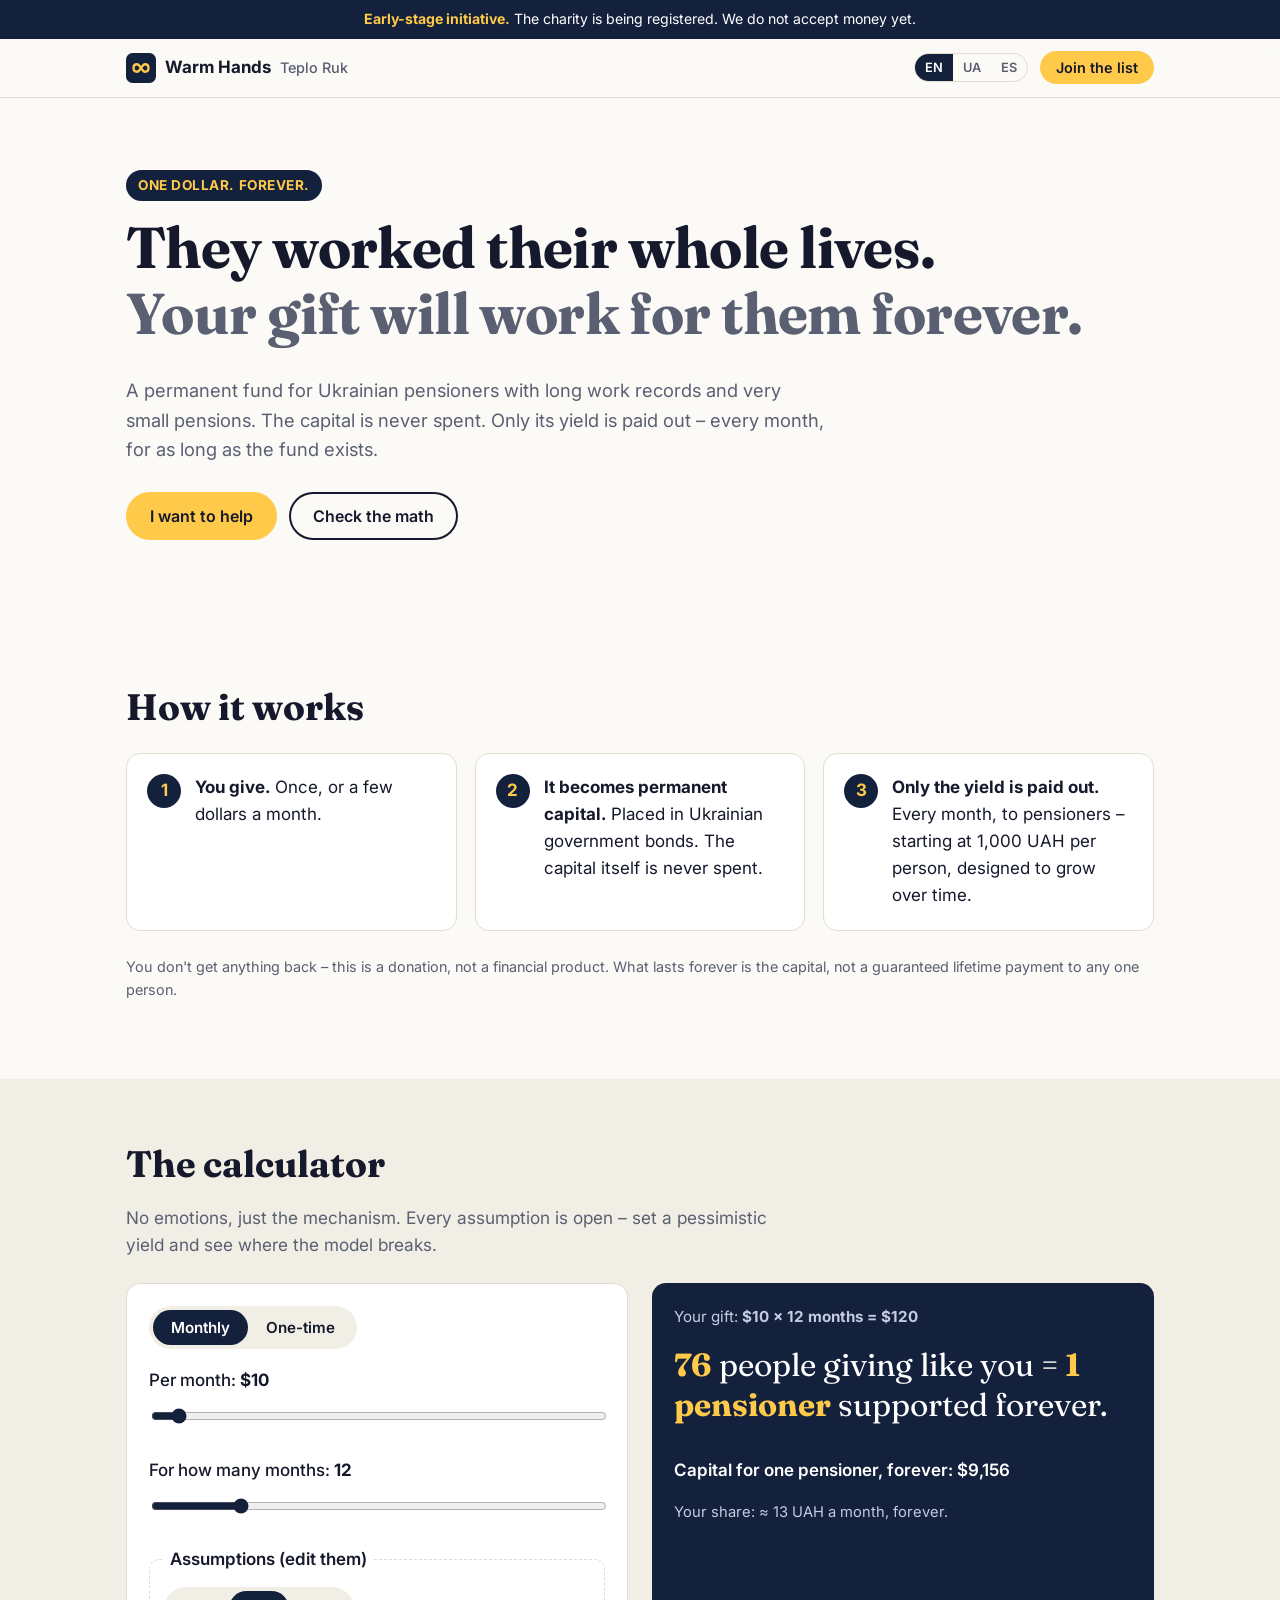
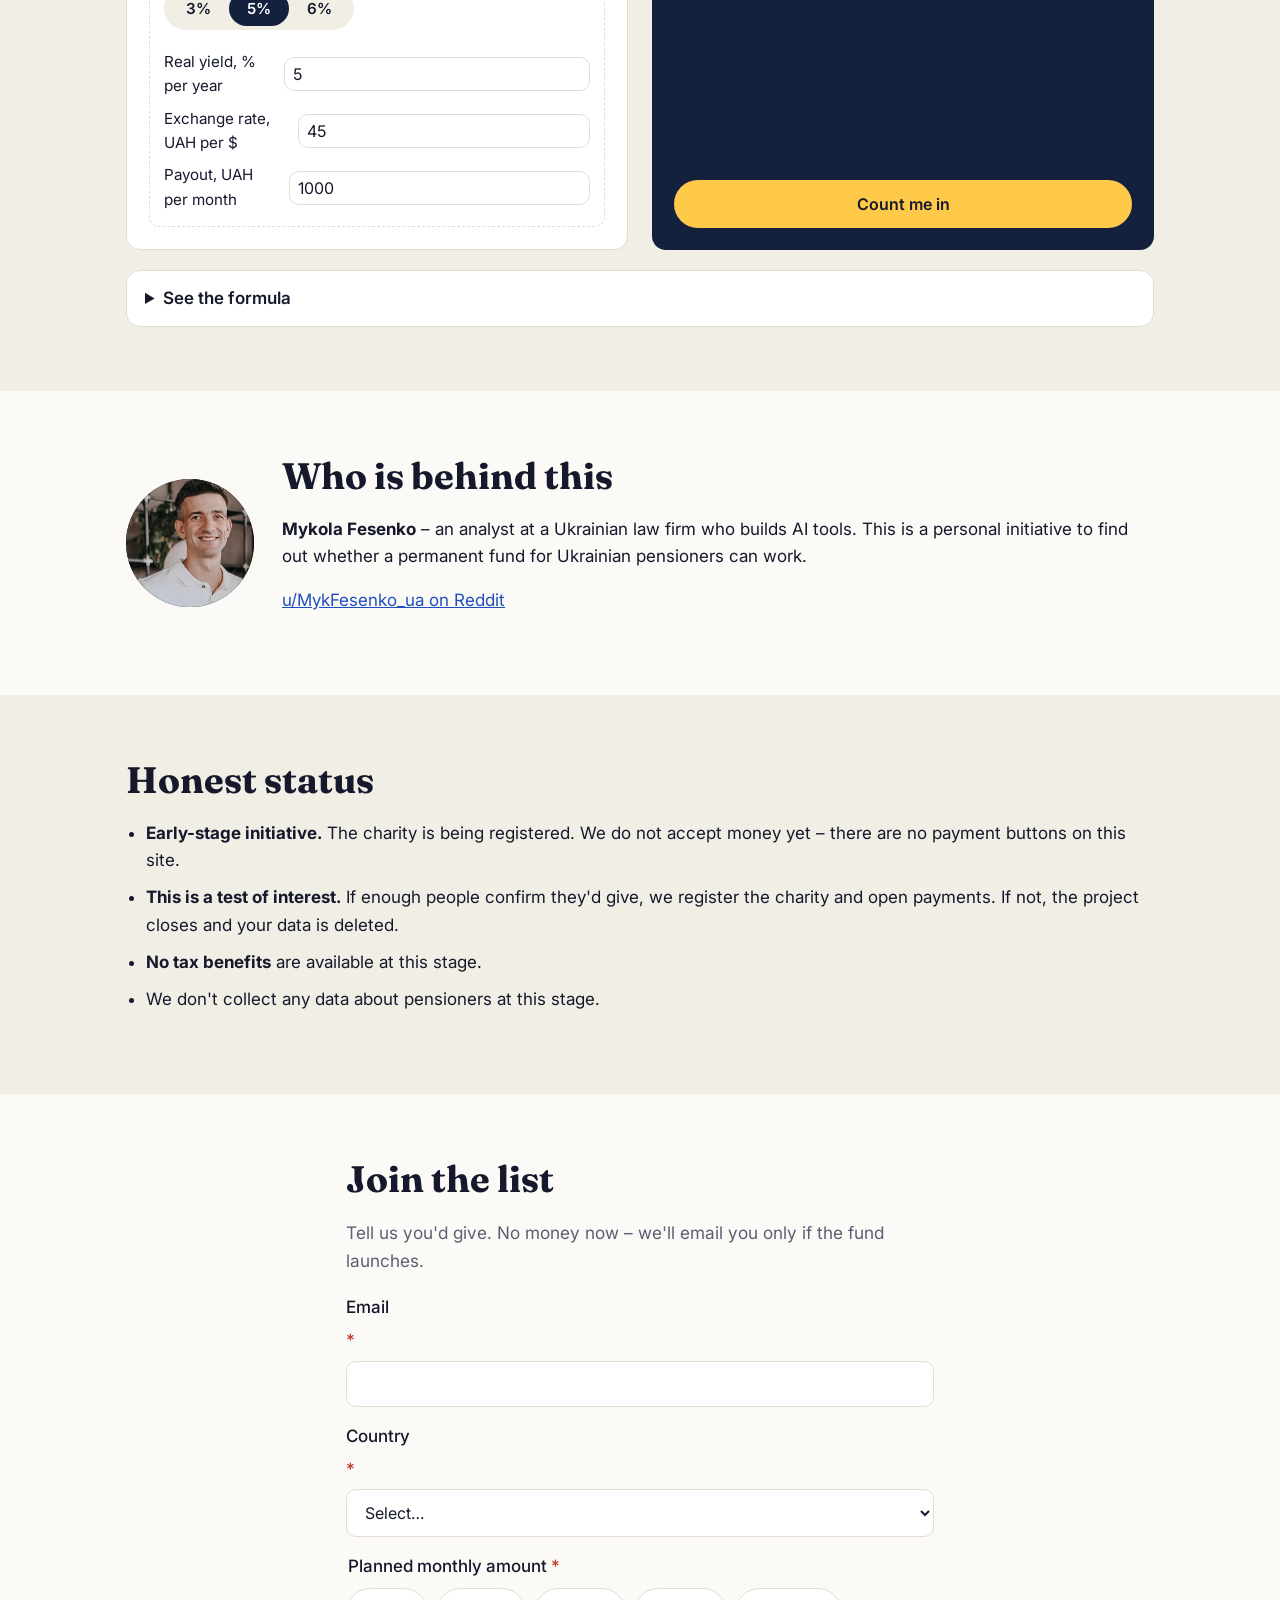
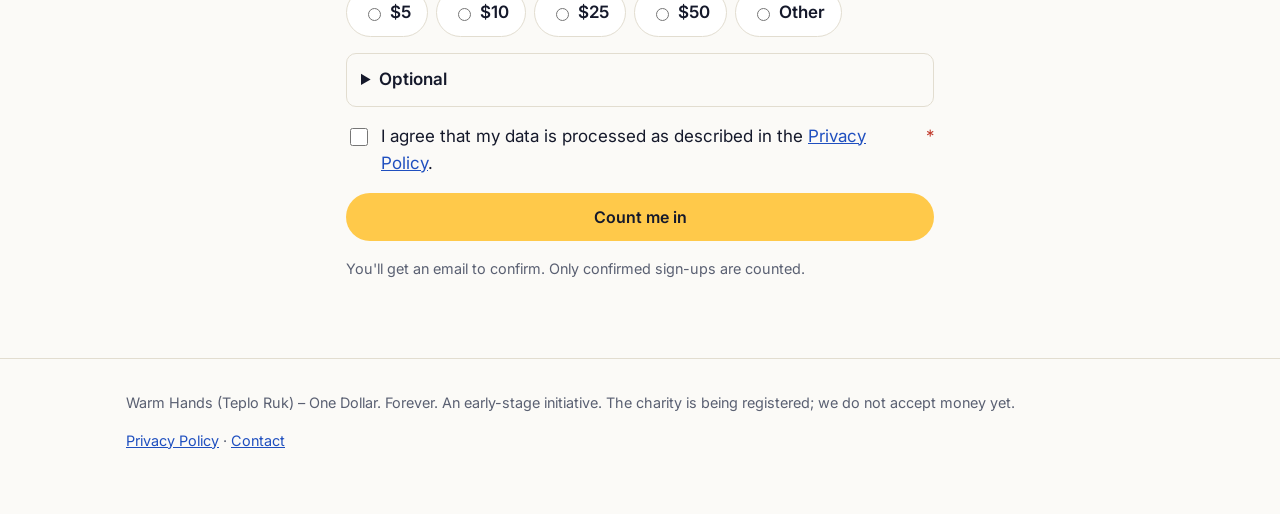
==== commit ef06515d: "Shorten copy: hide sign-up target, simpler hero button, en dashes Co-Authored-By: Claude Opus 5.5 <n" ====
--- a/index.html
+++ b/index.html
@@ -3,9 +3,9 @@
 <head>
   <meta charset="utf-8">
   <meta name="viewport" content="width=device-width, initial-scale=1">
-  <title>Warm Hands — One Dollar. Forever.</title>
+  <title>Warm Hands – One Dollar. Forever.</title>
   <meta name="description" content="Warm Hands (Teplo Ruk): a permanent fund for Ukrainian pensioners. The capital is never spent; its yield pays pensioners every month. Early stage: we are measuring interest, not taking money.">
-  <meta property="og:title" content="Warm Hands — One Dollar. Forever.">
+  <meta property="og:title" content="Warm Hands – One Dollar. Forever.">
   <meta property="og:description" content="They worked their whole lives. Your gift will work for them forever.">
   <link rel="icon" href="favicon.svg" type="image/svg+xml">
   <link rel="preconnect" href="https://fonts.googleapis.com">
@@ -32,16 +32,16 @@
 
   <main id="top">
     <div id="confirmedBanner" class="banner" hidden>
-      <div class="container" data-i18n="confirmed">Thank you — your sign-up is confirmed and counted.</div>
+      <div class="container" data-i18n="confirmed">Thank you – your sign-up is confirmed and counted.</div>
     </div>
 
     <section class="hero">
       <div class="container">
         <p class="tagline" data-i18n="tagline">One Dollar. Forever.</p>
         <h1 data-i18n-html="hero.title">They worked their whole lives.<br><span>Your gift will work for them forever.</span></h1>
-        <p class="lead" data-i18n="hero.lead">A permanent fund for Ukrainian pensioners with long work records and very small pensions. The capital is never spent. Only its yield is paid out — every month, for as long as the fund exists.</p>
+        <p class="lead" data-i18n="hero.lead">A permanent fund for Ukrainian pensioners with long work records and very small pensions. The capital is never spent. Only its yield is paid out – every month, for as long as the fund exists.</p>
         <div class="hero-actions">
-          <a href="#join" class="btn" data-i18n="hero.cta1">I'd give monthly — count me in</a>
+          <a href="#join" class="btn" data-i18n="hero.cta1">I want to help</a>
           <a href="#calculator" class="btn btn-ghost" data-i18n="hero.cta2">Check the math</a>
         </div>
         <p class="counter-line" id="counterLine" hidden><span id="counterValue"></span> <span data-i18n="counter">confirmed sign-ups so far</span></p>
@@ -54,16 +54,16 @@
         <ol class="flow">
           <li><span class="flow-n">1</span><div data-i18n-html="how.s1"><strong>You give.</strong> Once, or a few dollars a month.</div></li>
           <li><span class="flow-n">2</span><div data-i18n-html="how.s2"><strong>It becomes permanent capital.</strong> Placed in Ukrainian government bonds. The capital itself is never spent.</div></li>
-          <li><span class="flow-n">3</span><div data-i18n-html="how.s3"><strong>Only the yield is paid out.</strong> Every month, to pensioners — starting at 1,000 UAH per person, designed to grow over time.</div></li>
+          <li><span class="flow-n">3</span><div data-i18n-html="how.s3"><strong>Only the yield is paid out.</strong> Every month, to pensioners – starting at 1,000 UAH per person, designed to grow over time.</div></li>
         </ol>
-        <p class="fine" data-i18n="how.fine">You don't get anything back — this is a donation, not a financial product. What lasts forever is the capital, not a guaranteed lifetime payment to any one person.</p>
+        <p class="fine" data-i18n="how.fine">You don't get anything back – this is a donation, not a financial product. What lasts forever is the capital, not a guaranteed lifetime payment to any one person.</p>
       </div>
     </section>
 
     <section id="calculator" class="section section-alt">
       <div class="container">
         <h2 data-i18n="calc.title">The calculator</h2>
-        <p class="section-lead" data-i18n="calc.lead">No emotions, just the mechanism. Every assumption is open — set a pessimistic yield and see where the model breaks.</p>
+        <p class="section-lead" data-i18n="calc.lead">No emotions, just the mechanism. Every assumption is open – set a pessimistic yield and see where the model breaks.</p>
 
         <div class="calc">
           <div class="calc-inputs">
@@ -120,7 +120,7 @@
     0.965 → 3.5% payment processing fees
 
 C is the capital needed to support one pensioner forever.</pre>
-          <p><span data-i18n="math.q">Think a number is wrong?</span> <a id="redditLink" href="#" target="_blank" rel="noopener" data-i18n="math.link">Tell us where the math is wrong</a> <span data-i18n="math.tail">— we'd rather hear it now.</span></p>
+          <p><span data-i18n="math.q">Think a number is wrong?</span> <a id="redditLink" href="#" target="_blank" rel="noopener" data-i18n="math.link">Tell us where the math is wrong</a> <span data-i18n="math.tail">– we'd rather hear it now.</span></p>
         </details>
       </div>
     </section>
@@ -133,7 +133,7 @@
         </div>
         <div>
           <h2 data-i18n="about.title">Who is behind this</h2>
-          <p data-i18n-html="about.p"><strong>Mykola Fesenko</strong> — an analyst at a Ukrainian law firm who builds AI tools. This is a personal initiative to find out whether a permanent fund for Ukrainian pensioners can work.</p>
+          <p data-i18n-html="about.p"><strong>Mykola Fesenko</strong> – an analyst at a Ukrainian law firm who builds AI tools. This is a personal initiative to find out whether a permanent fund for Ukrainian pensioners can work.</p>
           <p><a id="redditProfile" href="#" target="_blank" rel="noopener" data-i18n="about.reddit">u/MykFesenko_ua on Reddit</a></p>
         </div>
       </div>
@@ -143,8 +143,8 @@
       <div class="container">
         <h2 data-i18n="status.title">Honest status</h2>
         <ul class="status-list">
-          <li data-i18n-html="status.l1"><strong>Early-stage initiative.</strong> The charity is being registered. We do not accept money yet — there are no payment buttons on this site.</li>
-          <li data-i18n-html="status.l2"><strong>This is a test of interest.</strong> If 150–300 people confirm they'd give within 6 weeks, the charity gets registered and payments open. If not, the project closes and your data is deleted.</li>
+          <li data-i18n-html="status.l1"><strong>Early-stage initiative.</strong> The charity is being registered. We do not accept money yet – there are no payment buttons on this site.</li>
+          <li data-i18n-html="status.l2"><strong>This is a test of interest.</strong> If enough people confirm they'd give, we register the charity and open payments. If not, the project closes and your data is deleted.</li>
           <li data-i18n-html="status.l3"><strong>No tax benefits</strong> are available at this stage.</li>
           <li data-i18n="status.l4">We don't collect any data about pensioners at this stage.</li>
         </ul>
@@ -154,7 +154,7 @@
     <section id="join" class="section">
       <div class="container narrow">
         <h2 data-i18n="form.title">Join the list</h2>
-        <p class="section-lead" data-i18n="form.lead">Tell us you'd give. No money now — we'll email you only if the fund launches.</p>
+        <p class="section-lead" data-i18n="form.lead">Tell us you'd give. No money now – we'll email you only if the fund launches.</p>
 
         <form id="signupForm" class="form" novalidate>
           <label><span data-i18n="form.email">Email</span> <span class="req">*</span>
@@ -183,7 +183,7 @@
             <label class="check"><input type="checkbox" name="bigger" value="yes"> <span data-i18n="form.bigger">I'm open to discussing a larger gift or a gift from my company</span></label>
             <label><span data-i18n="form.source">How did you hear about us?</span>
               <select name="source">
-                <option value="">—</option>
+                <option value="">–</option>
                 <option value="Reddit">Reddit</option>
                 <option value="A friend" data-i18n="form.src.friend">A friend</option>
                 <option value="Other social media" data-i18n="form.src.social">Other social media</option>
@@ -202,7 +202,7 @@
         </form>
 
         <div id="thanks" class="thanks" hidden>
-          <h3 data-i18n="thanks.title">Almost done — check your inbox.</h3>
+          <h3 data-i18n="thanks.title">Almost done – check your inbox.</h3>
           <p data-i18n="thanks.p1">Click the link in the email to confirm. Only confirmed sign-ups count.</p>
           <p data-i18n-html="thanks.p2"><strong>Your personal invite link.</strong> We count how many people join through it:</p>
           <div class="ref">
@@ -216,7 +216,7 @@
 
   <footer class="site-footer">
     <div class="container">
-      <p data-i18n="footer.p">Warm Hands (Teplo Ruk) — One Dollar. Forever. An early-stage initiative. The charity is being registered; we do not accept money yet.</p>
+      <p data-i18n="footer.p">Warm Hands (Teplo Ruk) – One Dollar. Forever. An early-stage initiative. The charity is being registered; we do not accept money yet.</p>
       <p><a href="privacy.html" data-i18n="footer.privacy">Privacy Policy</a> · <a id="contactLink" href="#" data-i18n="footer.contact">Contact</a></p>
     </div>
   </footer>
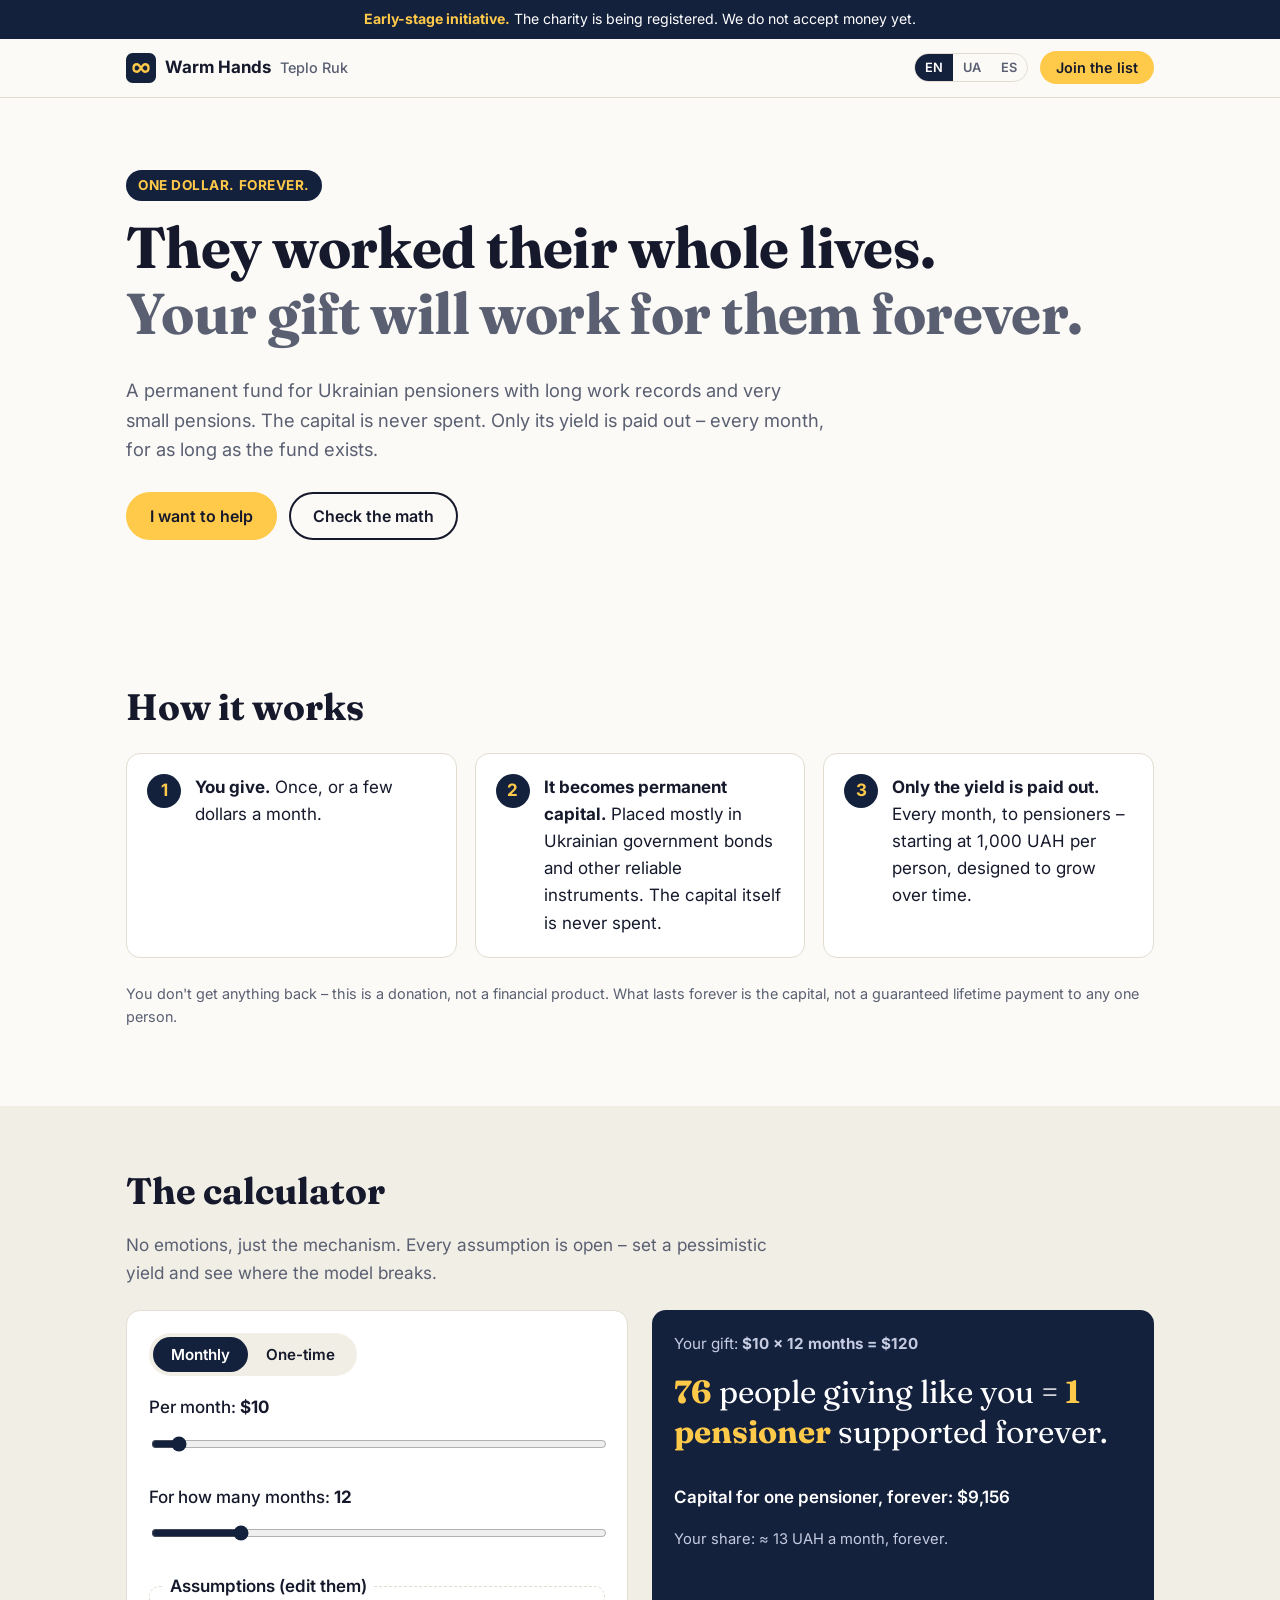
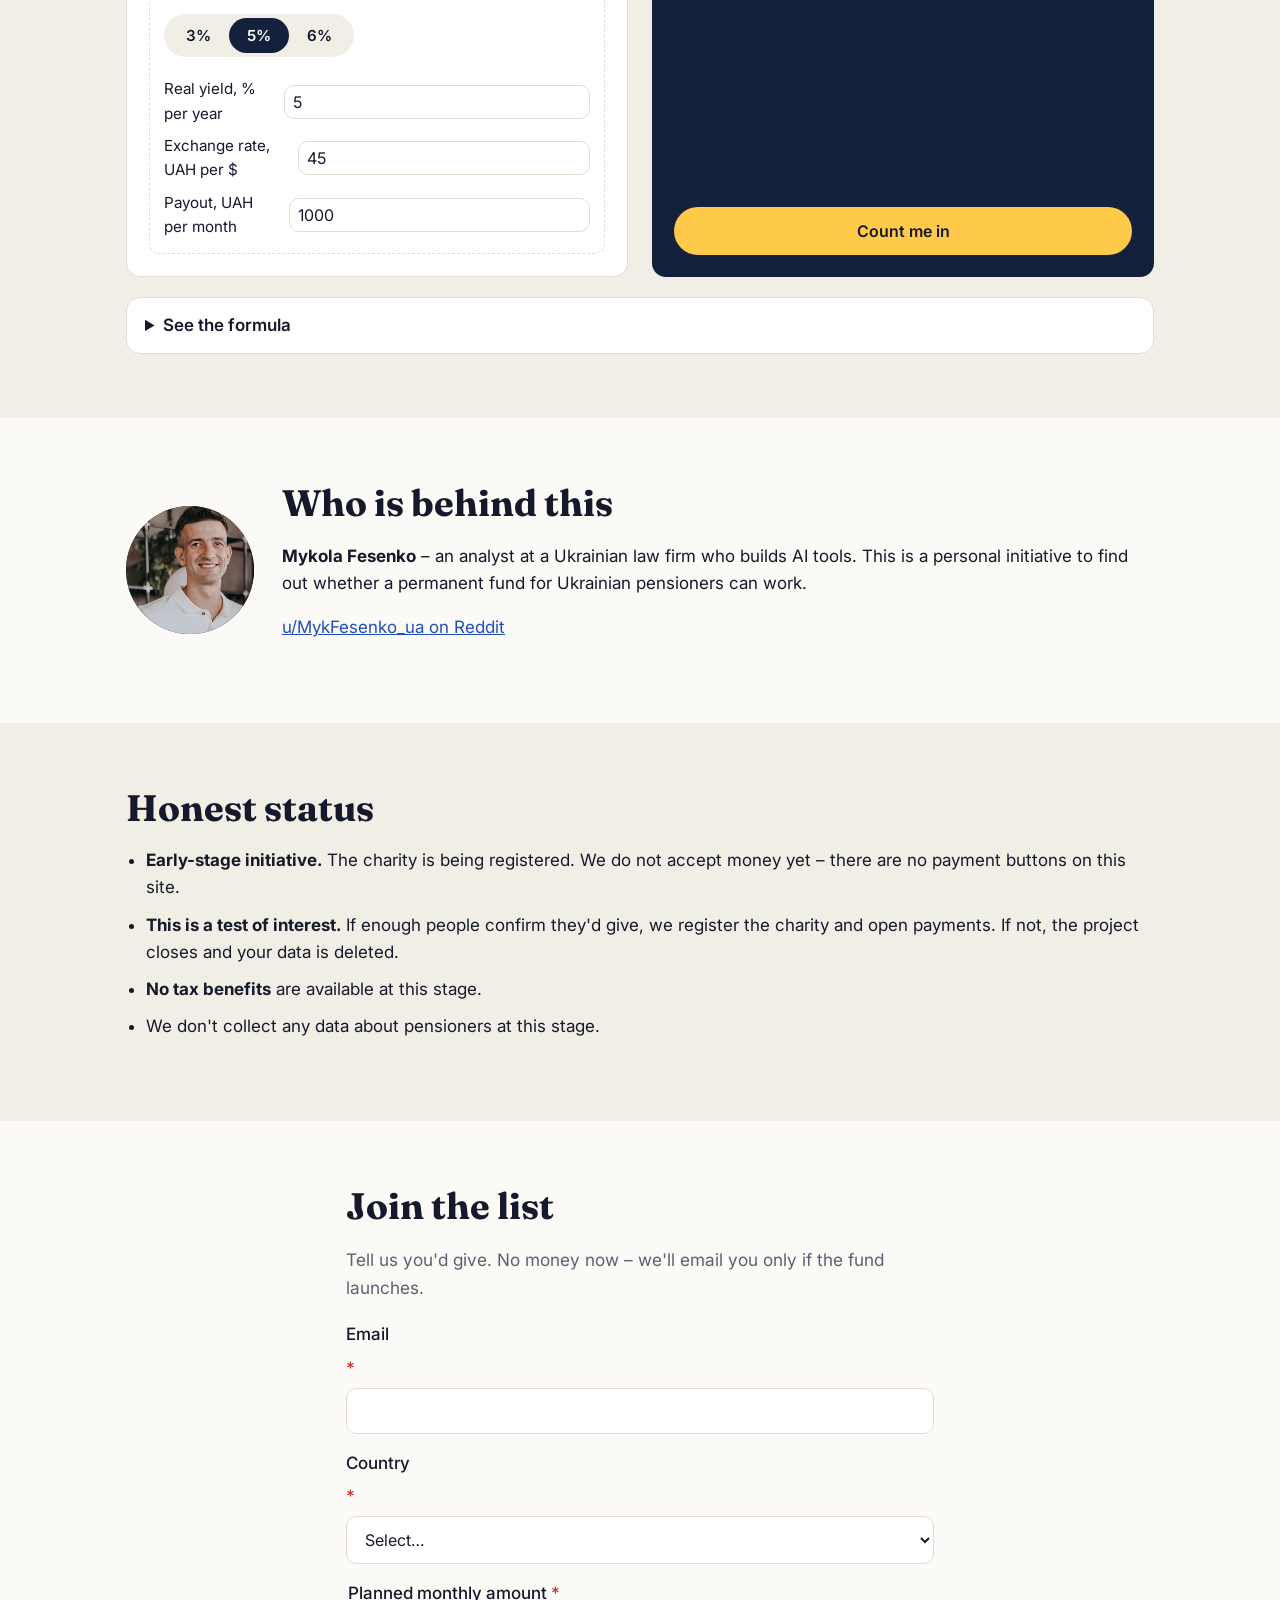
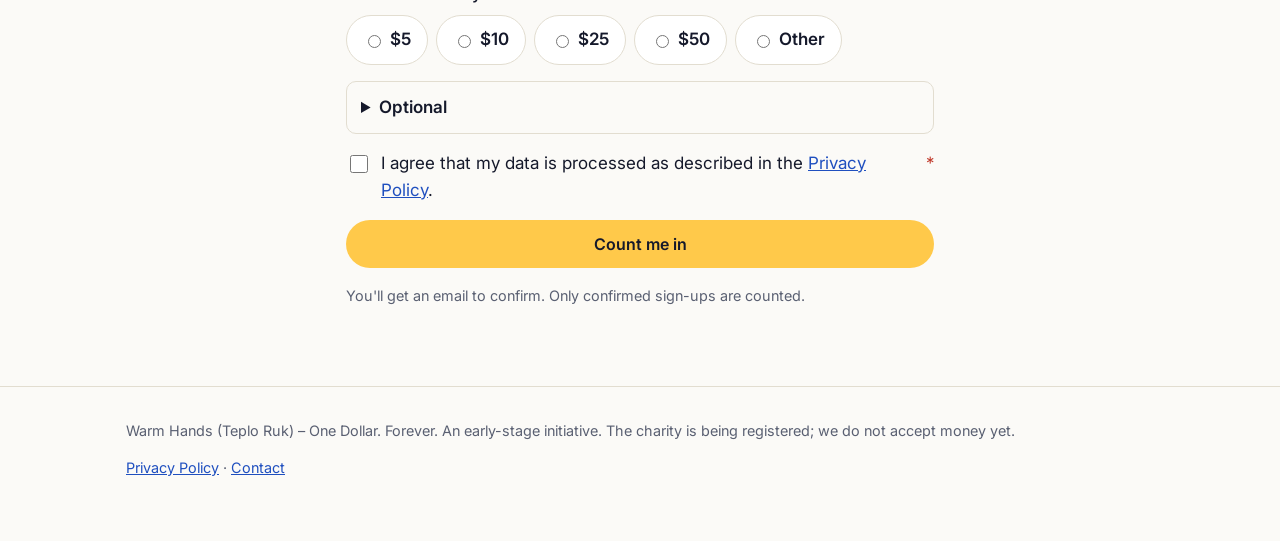
==== commit 7c7de7a2: "Describe government bonds as the main, not only, placement Co-Authored-By: Claude Opus 5.5 <noreply@" ====
--- a/index.html
+++ b/index.html
@@ -53,7 +53,7 @@
         <h2 data-i18n="how.title">How it works</h2>
         <ol class="flow">
           <li><span class="flow-n">1</span><div data-i18n-html="how.s1"><strong>You give.</strong> Once, or a few dollars a month.</div></li>
-          <li><span class="flow-n">2</span><div data-i18n-html="how.s2"><strong>It becomes permanent capital.</strong> Placed in Ukrainian government bonds. The capital itself is never spent.</div></li>
+          <li><span class="flow-n">2</span><div data-i18n-html="how.s2"><strong>It becomes permanent capital.</strong> Placed mostly in Ukrainian government bonds and other reliable instruments. The capital itself is never spent.</div></li>
           <li><span class="flow-n">3</span><div data-i18n-html="how.s3"><strong>Only the yield is paid out.</strong> Every month, to pensioners – starting at 1,000 UAH per person, designed to grow over time.</div></li>
         </ol>
         <p class="fine" data-i18n="how.fine">You don't get anything back – this is a donation, not a financial product. What lasts forever is the capital, not a guaranteed lifetime payment to any one person.</p>
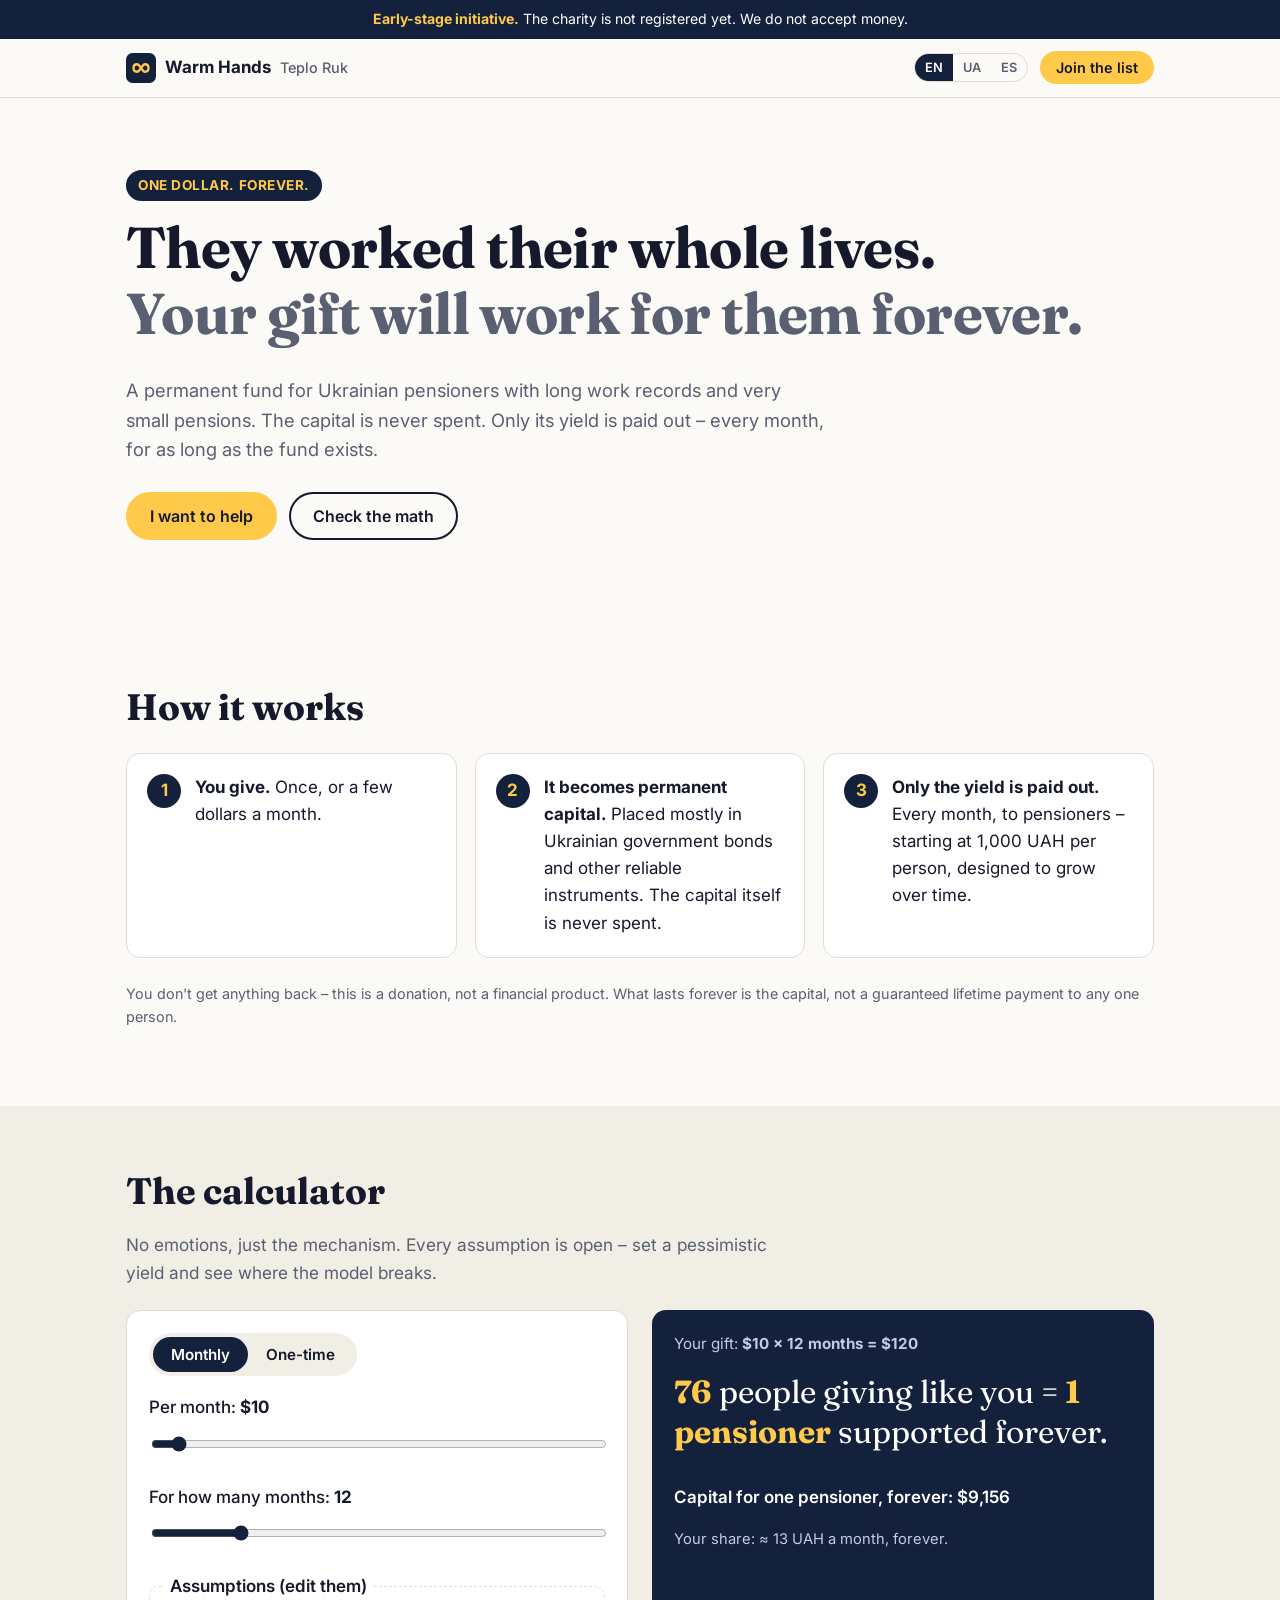
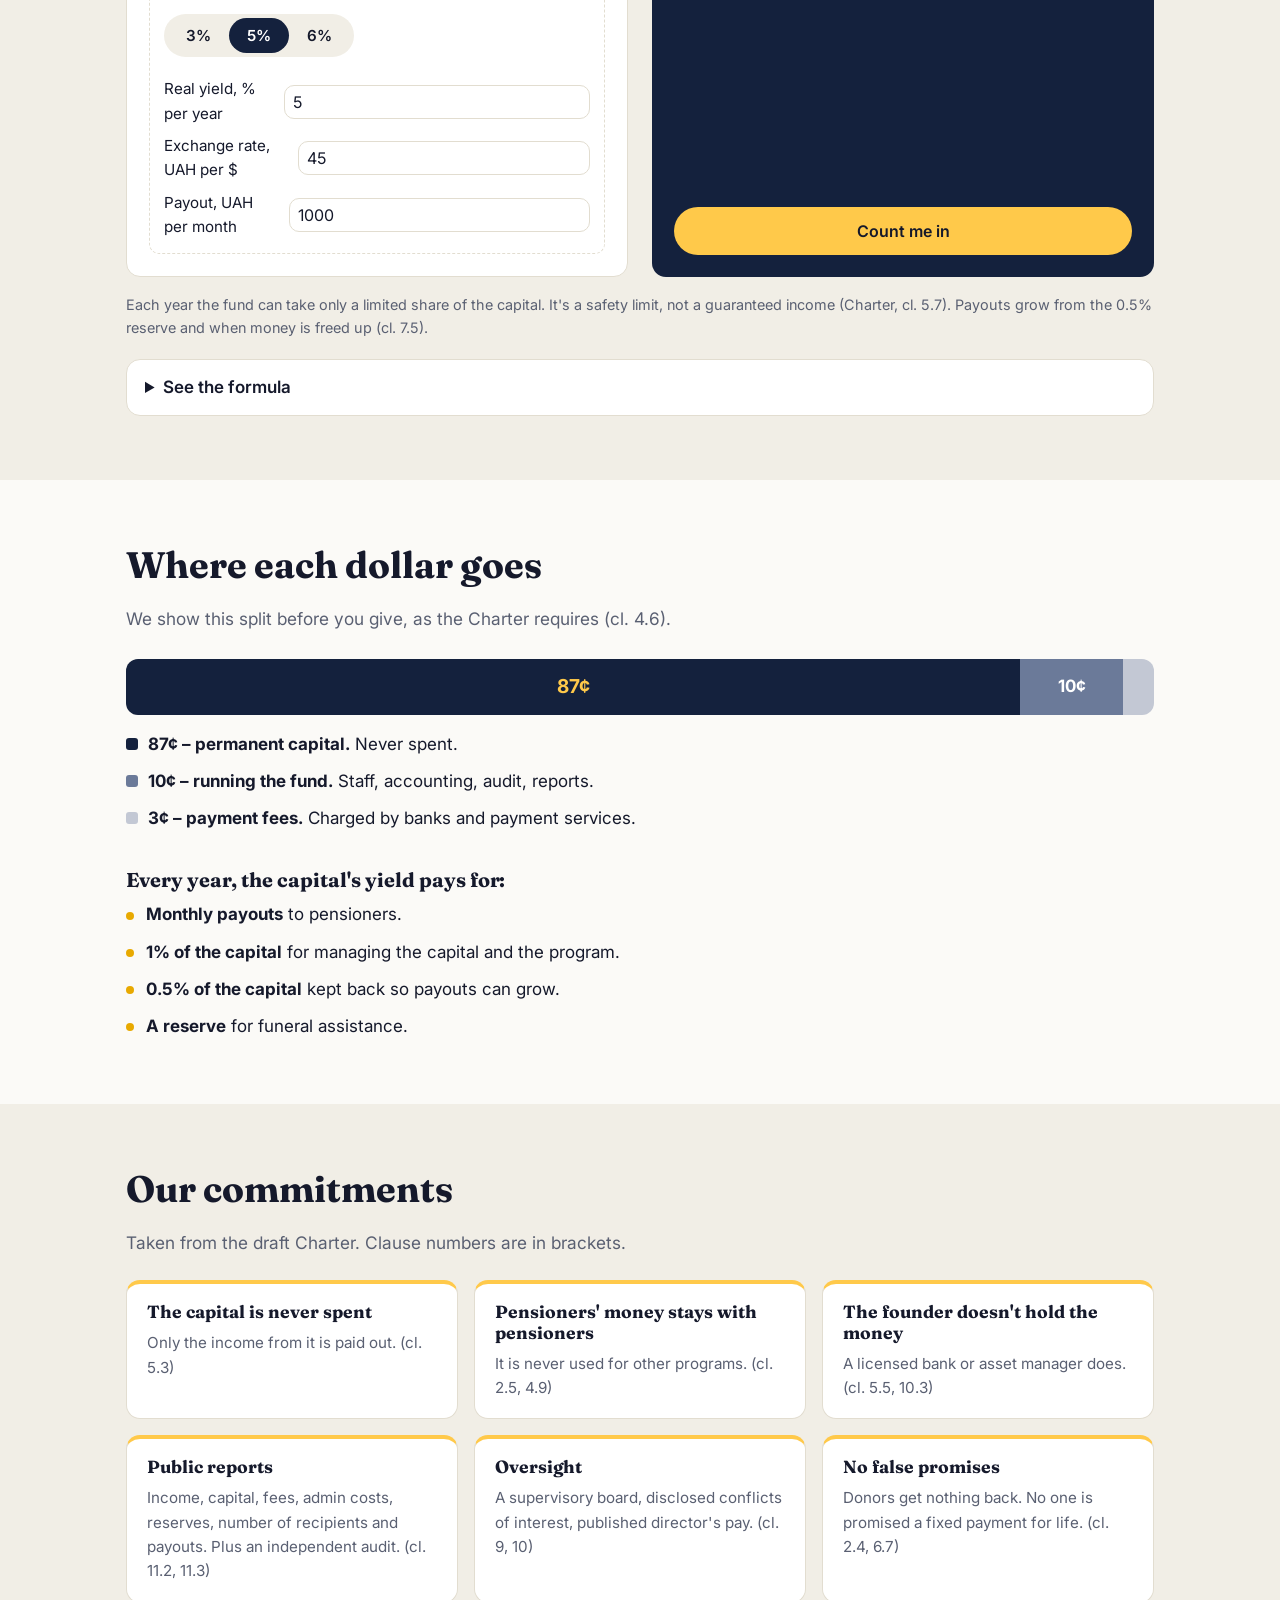
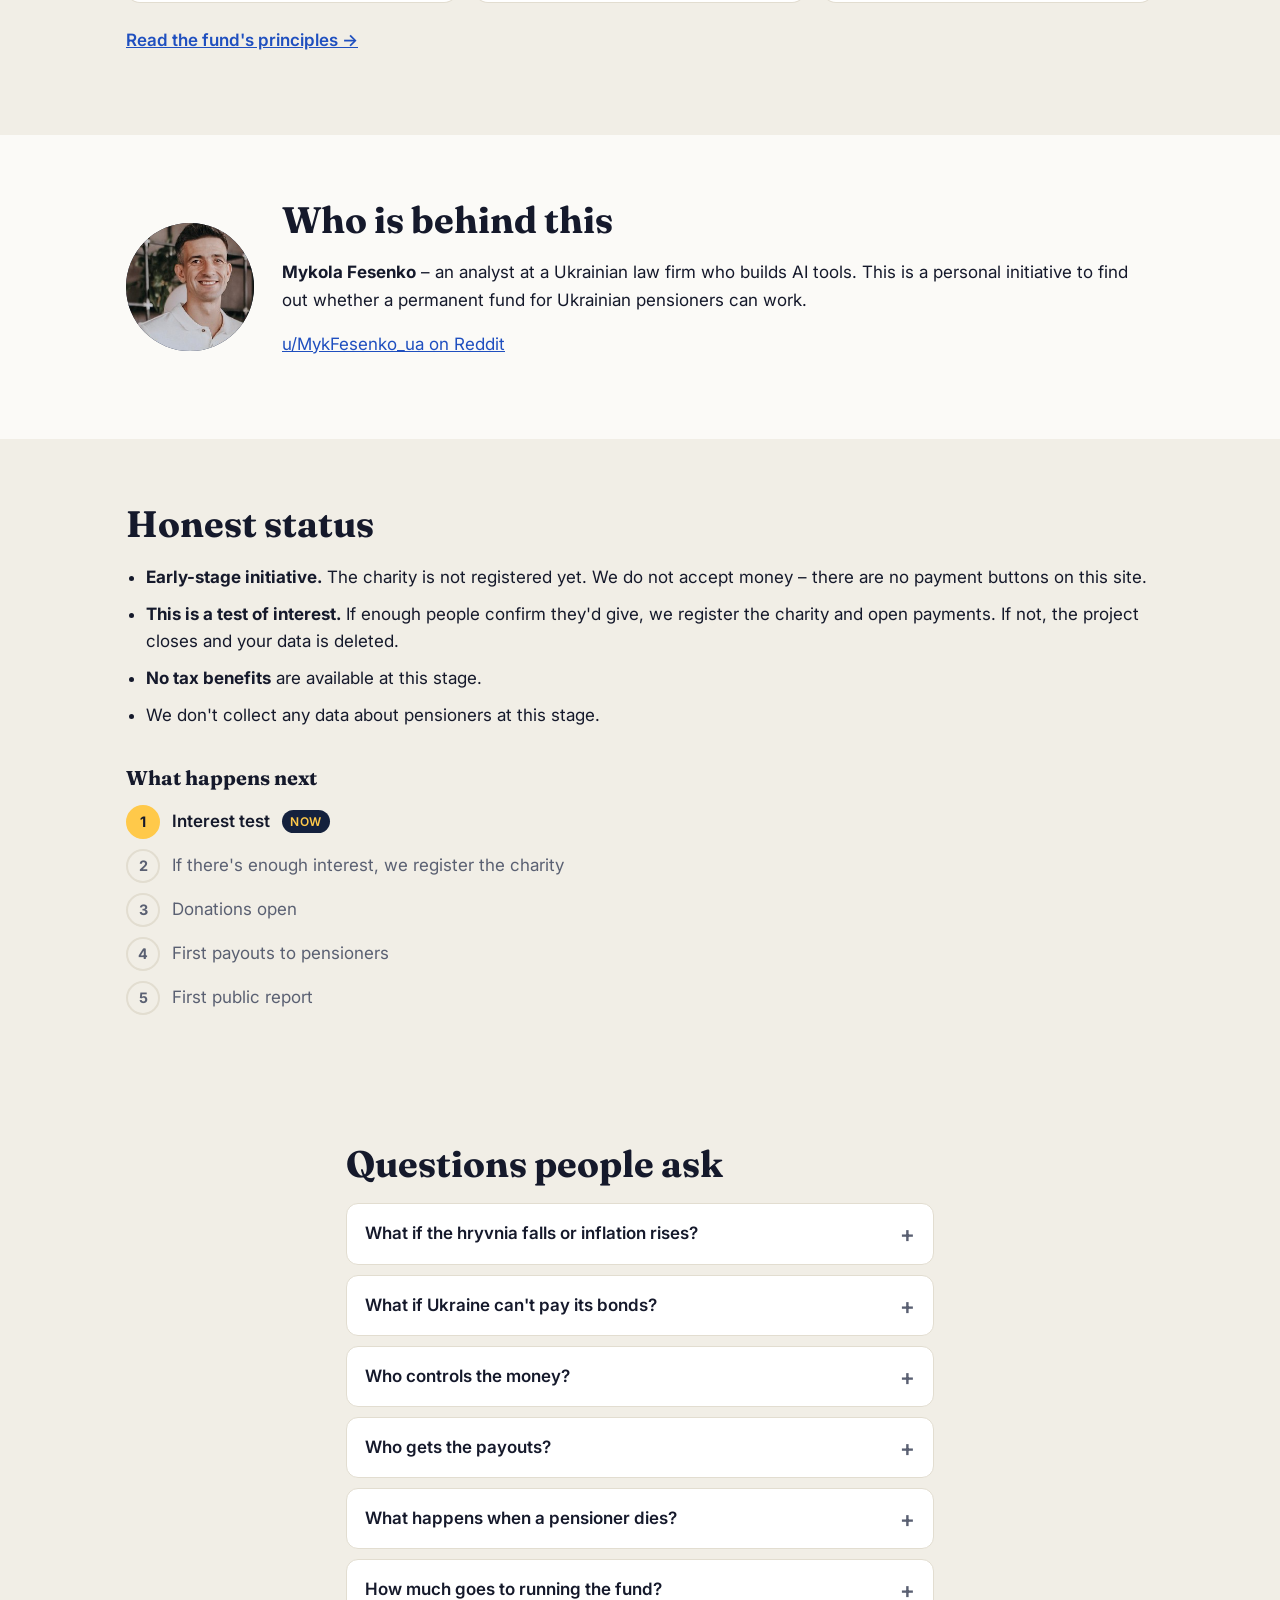
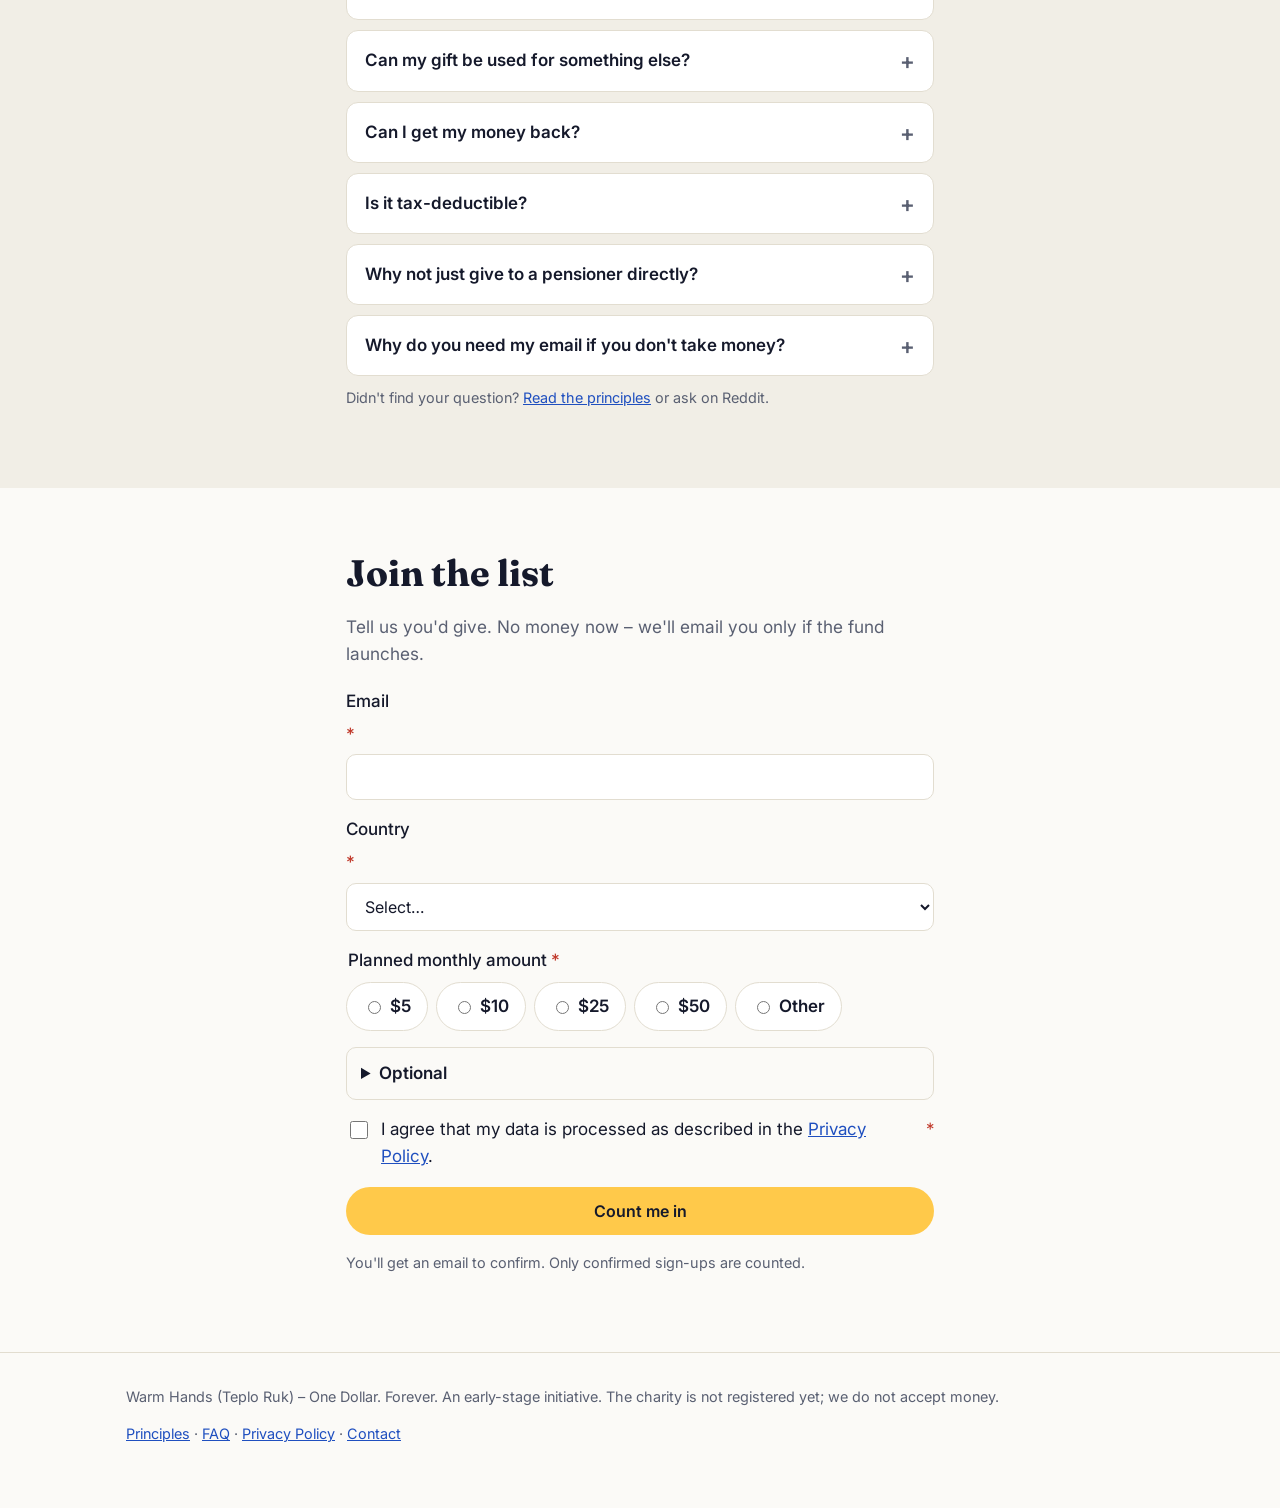
==== commit 8592ba07: "Add FAQ, dollar split, commitments, roadmap and Principles page Content comes from the draft Charter" ====
--- a/index.html
+++ b/index.html
@@ -7,6 +7,12 @@
   <meta name="description" content="Warm Hands (Teplo Ruk): a permanent fund for Ukrainian pensioners. The capital is never spent; its yield pays pensioners every month. Early stage: we are measuring interest, not taking money.">
   <meta property="og:title" content="Warm Hands – One Dollar. Forever.">
   <meta property="og:description" content="They worked their whole lives. Your gift will work for them forever.">
+  <meta property="og:type" content="website">
+  <meta property="og:url" content="https://fesenko89.github.io/teplo-ruk/">
+  <meta property="og:image" content="https://fesenko89.github.io/teplo-ruk/og.png">
+  <meta property="og:image:width" content="1200">
+  <meta property="og:image:height" content="630">
+  <meta name="twitter:card" content="summary_large_image">
   <link rel="icon" href="favicon.svg" type="image/svg+xml">
   <link rel="preconnect" href="https://fonts.googleapis.com">
   <link rel="preconnect" href="https://fonts.gstatic.com" crossorigin>
@@ -14,7 +20,7 @@
   <link rel="stylesheet" href="styles.css">
 </head>
 <body>
-  <div class="status-bar" data-i18n-html="bar"><strong>Early-stage initiative.</strong> The charity is being registered. We do not accept money yet.</div>
+  <div class="status-bar" data-i18n-html="bar"><strong>Early-stage initiative.</strong> The charity is not registered yet. We do not accept money.</div>
 
   <header class="site-header">
     <div class="container header-inner">
@@ -108,6 +114,8 @@
           </div>
         </div>
 
+        <p class="fine calc-note" data-i18n="calc.note">Each year the fund can take only a limited share of the capital. It's a safety limit, not a guaranteed income (Charter, cl. 5.7). Payouts grow from the 0.5% reserve and when money is freed up (cl. 7.5).</p>
+
         <details class="math">
           <summary data-i18n="math.summary">See the formula</summary>
           <pre data-i18n="math.pre">w = r − 1% − 0.5%
@@ -125,6 +133,46 @@
       </div>
     </section>
 
+    <section id="dollar" class="section">
+      <div class="container">
+        <h2 data-i18n="dollar.title">Where each dollar goes</h2>
+        <p class="section-lead" data-i18n="dollar.lead">We show this split before you give, as the Charter requires (cl. 4.6).</p>
+        <div class="split" aria-hidden="true">
+          <div class="split-cap" style="flex:87">87¢</div>
+          <div class="split-ops" style="flex:10">10¢</div>
+          <div class="split-fee" style="flex:3"></div>
+        </div>
+        <ul class="split-legend">
+          <li><i class="dot dot-cap"></i><span data-i18n-html="dollar.cap"><strong>87¢ – permanent capital.</strong> Never spent.</span></li>
+          <li><i class="dot dot-ops"></i><span data-i18n-html="dollar.ops"><strong>10¢ – running the fund.</strong> Staff, accounting, audit, reports.</span></li>
+          <li><i class="dot dot-fee"></i><span data-i18n-html="dollar.fee"><strong>3¢ – payment fees.</strong> Charged by banks and payment services.</span></li>
+        </ul>
+        <h3 class="sub" data-i18n="dollar.yieldTitle">Every year, the capital's yield pays for:</h3>
+        <ul class="yield-list">
+          <li data-i18n-html="dollar.y1"><strong>Monthly payouts</strong> to pensioners.</li>
+          <li data-i18n-html="dollar.y2"><strong>1% of the capital</strong> for managing the capital and the program.</li>
+          <li data-i18n-html="dollar.y3"><strong>0.5% of the capital</strong> kept back so payouts can grow.</li>
+          <li data-i18n-html="dollar.y4"><strong>A reserve</strong> for funeral assistance.</li>
+        </ul>
+      </div>
+    </section>
+
+    <section id="commitments" class="section section-alt">
+      <div class="container">
+        <h2 data-i18n="commit.title">Our commitments</h2>
+        <p class="section-lead" data-i18n="commit.lead">Taken from the draft Charter. Clause numbers are in brackets.</p>
+        <div class="commit-grid">
+          <div><h3 data-i18n="commit.t1">The capital is never spent</h3><p data-i18n="commit.p1">Only the income from it is paid out. (cl. 5.3)</p></div>
+          <div><h3 data-i18n="commit.t2">Pensioners' money stays with pensioners</h3><p data-i18n="commit.p2">It is never used for other programs. (cl. 2.5, 4.9)</p></div>
+          <div><h3 data-i18n="commit.t3">The founder doesn't hold the money</h3><p data-i18n="commit.p3">A licensed bank or asset manager does. (cl. 5.5, 10.3)</p></div>
+          <div><h3 data-i18n="commit.t4">Public reports</h3><p data-i18n="commit.p4">Income, capital, fees, admin costs, reserves, number of recipients and payouts. Plus an independent audit. (cl. 11.2, 11.3)</p></div>
+          <div><h3 data-i18n="commit.t5">Oversight</h3><p data-i18n="commit.p5">A supervisory board, disclosed conflicts of interest, published director's pay. (cl. 9, 10)</p></div>
+          <div><h3 data-i18n="commit.t6">No false promises</h3><p data-i18n="commit.p6">Donors get nothing back. No one is promised a fixed payment for life. (cl. 2.4, 6.7)</p></div>
+        </div>
+        <p><a href="principles.html" class="more" data-i18n="commit.more">Read the fund's principles →</a></p>
+      </div>
+    </section>
+
     <section class="section">
       <div class="container about">
         <div class="avatar" aria-hidden="true">
@@ -143,11 +191,38 @@
       <div class="container">
         <h2 data-i18n="status.title">Honest status</h2>
         <ul class="status-list">
-          <li data-i18n-html="status.l1"><strong>Early-stage initiative.</strong> The charity is being registered. We do not accept money yet – there are no payment buttons on this site.</li>
+          <li data-i18n-html="status.l1"><strong>Early-stage initiative.</strong> The charity is not registered yet. We do not accept money – there are no payment buttons on this site.</li>
           <li data-i18n-html="status.l2"><strong>This is a test of interest.</strong> If enough people confirm they'd give, we register the charity and open payments. If not, the project closes and your data is deleted.</li>
           <li data-i18n-html="status.l3"><strong>No tax benefits</strong> are available at this stage.</li>
           <li data-i18n="status.l4">We don't collect any data about pensioners at this stage.</li>
         </ul>
+
+        <h3 class="sub" data-i18n="road.title">What happens next</h3>
+        <ol class="road">
+          <li class="now"><span data-i18n="road.1">Interest test</span> <em data-i18n="road.now">now</em></li>
+          <li data-i18n="road.2">If there's enough interest, we register the charity</li>
+          <li data-i18n="road.3">Donations open</li>
+          <li data-i18n="road.4">First payouts to pensioners</li>
+          <li data-i18n="road.5">First public report</li>
+        </ol>
+      </div>
+    </section>
+
+    <section id="faq" class="section section-alt">
+      <div class="container narrow">
+        <h2 data-i18n="faq.title">Questions people ask</h2>
+          <details class="faq-item"><summary data-i18n="faq.q1">What if the hryvnia falls or inflation rises?</summary><p data-i18n="faq.a1">The calculator uses real yield, which is yield after inflation. Payouts are in hryvnias, so the fund can adjust them under published program rules. That's why you can test a pessimistic 3%.</p></details>
+          <details class="faq-item"><summary data-i18n="faq.q2">What if Ukraine can't pay its bonds?</summary><p data-i18n="faq.a2">That risk is real. Government bonds are the main holding, not the only one. The investment policy limits risk and requires diversification (cl. 5.6). The fund doesn't promise any yield (cl. 4.7).</p></details>
+          <details class="faq-item"><summary data-i18n="faq.q3">Who controls the money?</summary><p data-i18n="faq.a3">A licensed bank or asset manager, not the founder (cl. 5.5, 10.3). A supervisory board oversees the director. Any deal with related people must be approved and published (cl. 10).</p></details>
+          <details class="faq-item"><summary data-i18n="faq.q4">Who gets the payouts?</summary><p data-i18n="faq.a4">Pensioners with long work records and very small pensions, chosen by published criteria that apply equally to everyone (cl. 3). They confirm their details every six months (cl. 6.4). If money is short, there's a waiting list (cl. 6.3).</p></details>
+          <details class="faq-item"><summary data-i18n="faq.q5">What happens when a pensioner dies?</summary><p data-i18n="faq.a5">Payments stop. The freed money goes to other participants or raises their payouts (cl. 7.3–7.5). It doesn't pass to heirs (cl. 7.2). The fund may also help with the funeral (cl. 7.6).</p></details>
+          <details class="faq-item"><summary data-i18n="faq.q6">How much goes to running the fund?</summary><p data-i18n="faq.a6">10% of each gift, plus 1% of the capital a year. We show this before you give (cl. 4.6). The director's salary is published in the reports (cl. 9.9).</p></details>
+          <details class="faq-item"><summary data-i18n="faq.q7">Can my gift be used for something else?</summary><p data-i18n="faq.a7">No. Money given for pensioners is never used for other programs (cl. 2.5, 4.9).</p></details>
+          <details class="faq-item"><summary data-i18n="faq.q8">Can I get my money back?</summary><p data-i18n="faq.a8">No. It's a donation: you don't get anything back, now or later (cl. 2.4).</p></details>
+          <details class="faq-item"><summary data-i18n="faq.q9">Is it tax-deductible?</summary><p data-i18n="faq.a9">Not at this stage.</p></details>
+          <details class="faq-item"><summary data-i18n="faq.q10">Why not just give to a pensioner directly?</summary><p data-i18n="faq.a10">Direct help runs out. Here the capital stays, and its yield keeps paying year after year.</p></details>
+          <details class="faq-item"><summary data-i18n="faq.q11">Why do you need my email if you don't take money?</summary><p data-i18n="faq.a11">To count real interest, and to write to you once if the fund launches. Nothing else.</p></details>
+        <p class="fine" data-i18n-html="faq.more">Didn't find your question? <a href="principles.html">Read the principles</a> or ask on Reddit.</p>
       </div>
     </section>
 
@@ -216,8 +291,8 @@
 
   <footer class="site-footer">
     <div class="container">
-      <p data-i18n="footer.p">Warm Hands (Teplo Ruk) – One Dollar. Forever. An early-stage initiative. The charity is being registered; we do not accept money yet.</p>
-      <p><a href="privacy.html" data-i18n="footer.privacy">Privacy Policy</a> · <a id="contactLink" href="#" data-i18n="footer.contact">Contact</a></p>
+      <p data-i18n="footer.p">Warm Hands (Teplo Ruk) – One Dollar. Forever. An early-stage initiative. The charity is not registered yet; we do not accept money.</p>
+      <p><a href="principles.html" data-i18n="footer.principles">Principles</a> · <a href="#faq" data-i18n="footer.faq">FAQ</a> · <a href="privacy.html" data-i18n="footer.privacy">Privacy Policy</a> · <a id="contactLink" href="#" data-i18n="footer.contact">Contact</a></p>
     </div>
   </footer>
 
--- a/styles.css
+++ b/styles.css
@@ -194,3 +194,54 @@
   .hero-actions .btn { flex: 1 1 100%; }
   .brand { font-size: .95rem; }
 }
+
+/* Dollar split */
+.split { display: flex; height: 56px; border-radius: 12px; overflow: hidden; margin: 26px 0 16px; font-weight: 700; }
+.split > div { display: flex; align-items: center; justify-content: center; color: #fff; min-width: 0; }
+.split-cap { background: var(--navy); color: var(--accent) !important; font-size: 1.2rem; }
+.split-ops { background: #6b7a99; }
+.split-fee { background: #c3c8d4; }
+.split-legend, .yield-list { list-style: none; padding: 0; margin: 0; display: grid; gap: 10px; }
+.split-legend li { display: flex; gap: 10px; align-items: baseline; }
+.dot { flex: none; width: 12px; height: 12px; border-radius: 3px; display: inline-block; }
+.dot-cap { background: var(--navy); } .dot-ops { background: #6b7a99; } .dot-fee { background: #c3c8d4; }
+@media (prefers-color-scheme: dark) { .split-cap, .dot-cap { background: #2e4a8c; } }
+.yield-list li { padding-left: 20px; position: relative; }
+.yield-list li::before { content: ""; position: absolute; left: 0; top: .6em; width: 8px; height: 8px; border-radius: 50%; background: var(--accent-dark); }
+.sub { margin-top: 36px; font-size: 1.25rem; }
+.calc-note { margin-top: 16px; }
+
+/* Commitments */
+.commit-grid { display: grid; grid-template-columns: repeat(3, 1fr); gap: 16px; margin: 24px 0; }
+.commit-grid > div { background: var(--surface); border: 1px solid var(--border); border-top: 4px solid var(--accent); border-radius: var(--radius); padding: 18px 20px; }
+.commit-grid h3 { font-size: 1.1rem; }
+.commit-grid p { margin: 0; color: var(--muted); font-size: .95rem; }
+.more { font-weight: 600; }
+
+/* Roadmap */
+.road { list-style: none; padding: 0; margin: 16px 0 0; counter-reset: road; display: grid; gap: 10px; }
+.road li { counter-increment: road; display: flex; align-items: center; gap: 12px; color: var(--muted); }
+.road li::before {
+  content: counter(road); flex: none; display: grid; place-items: center; width: 30px; height: 30px;
+  border-radius: 50%; border: 2px solid var(--border); font-weight: 700; font-size: .9rem;
+}
+.road li.now { color: var(--text); font-weight: 600; }
+.road li.now::before { background: var(--accent); border-color: var(--accent); color: #15192b; }
+.road em { font-style: normal; font-size: .75rem; text-transform: uppercase; letter-spacing: .05em; background: var(--navy); color: var(--accent); padding: 2px 8px; border-radius: 999px; }
+
+/* FAQ */
+.faq-item { background: var(--surface); border: 1px solid var(--border); border-radius: 12px; margin-bottom: 10px; }
+.faq-item summary { cursor: pointer; padding: 16px 18px; font-weight: 600; list-style: none; position: relative; padding-right: 44px; }
+.faq-item summary::-webkit-details-marker { display: none; }
+.faq-item summary::after { content: "+"; position: absolute; right: 18px; top: 12px; font-size: 1.4rem; color: var(--muted); }
+.faq-item[open] summary::after { content: "–"; }
+.faq-item p { margin: 0; padding: 0 18px 16px; color: var(--muted); }
+
+/* Principles page */
+.policy h2 { font-size: 1.35rem; margin-top: 1.6em; }
+.draft-note { background: var(--warn-bg); border-radius: 10px; padding: 12px 16px; }
+.cl { color: var(--muted); font-size: .85em; white-space: nowrap; }
+
+@media (max-width: 760px) {
+  .commit-grid { grid-template-columns: 1fr; }
+}
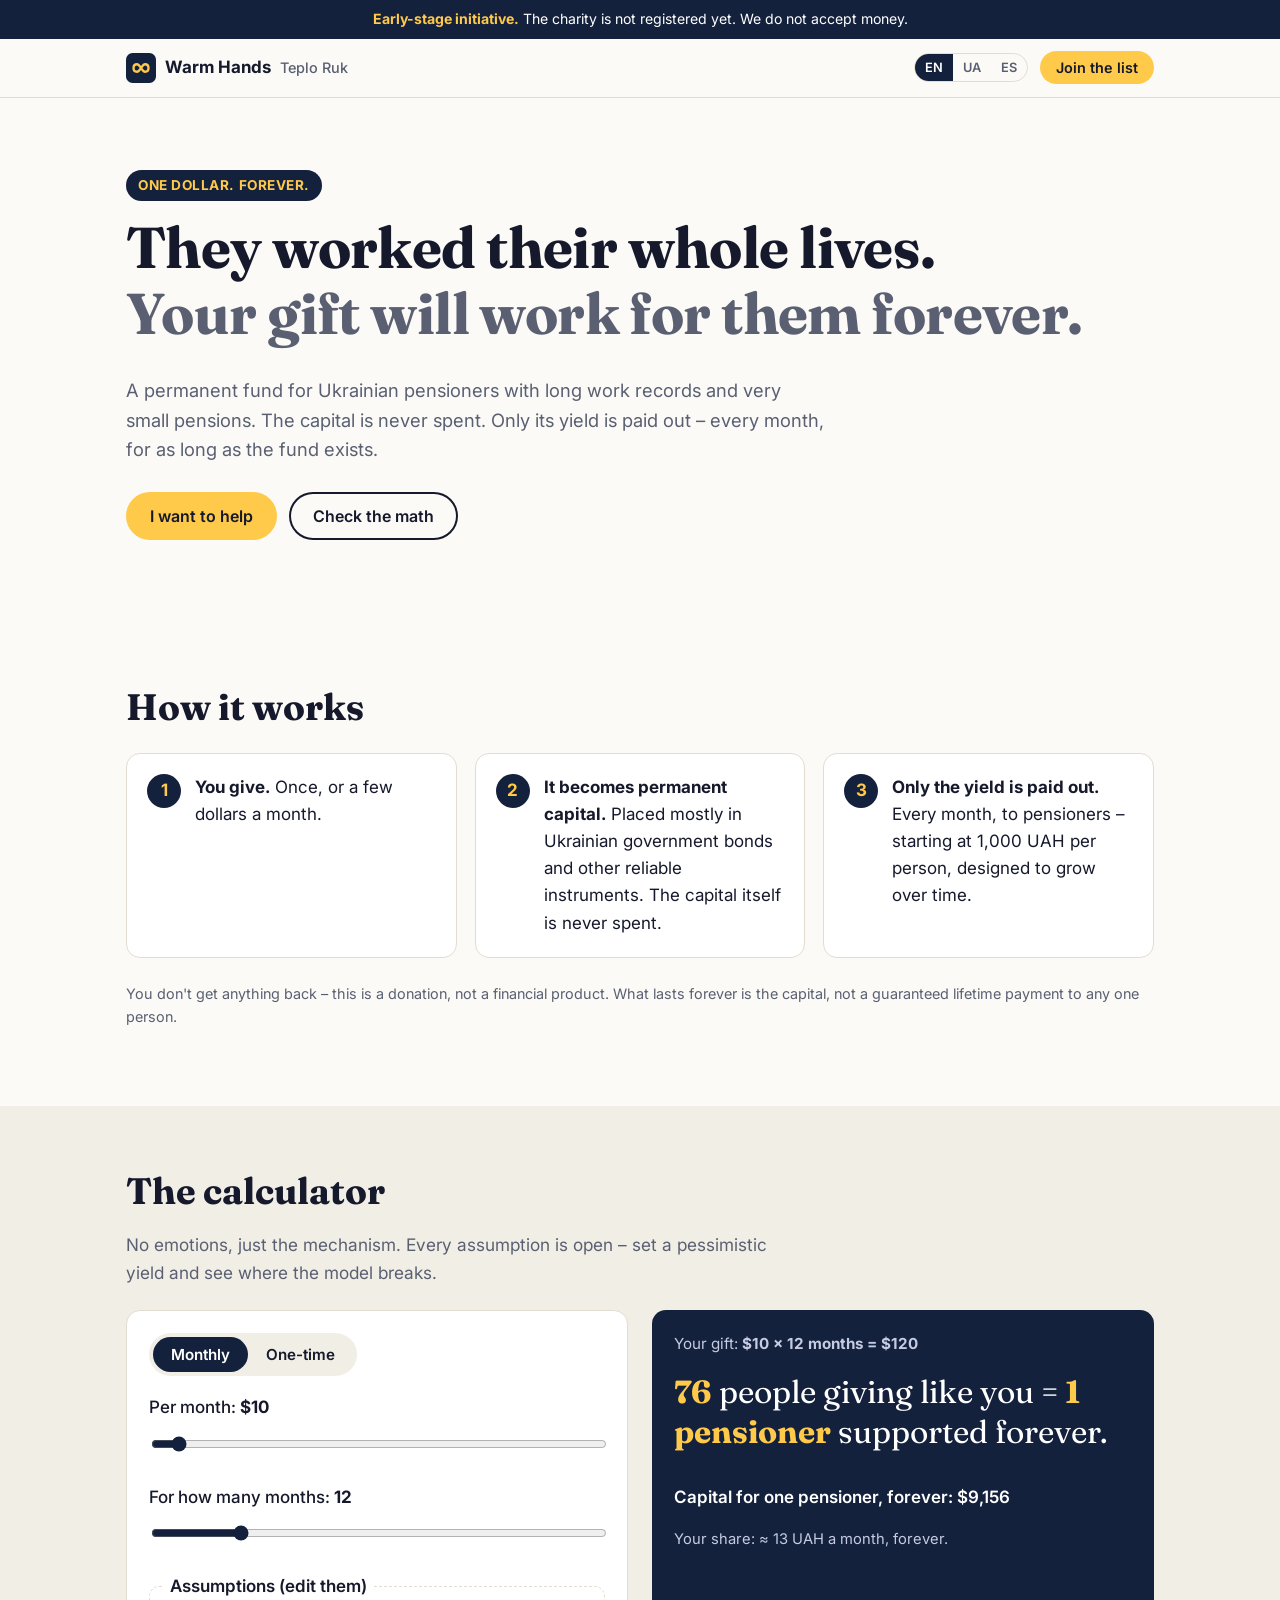
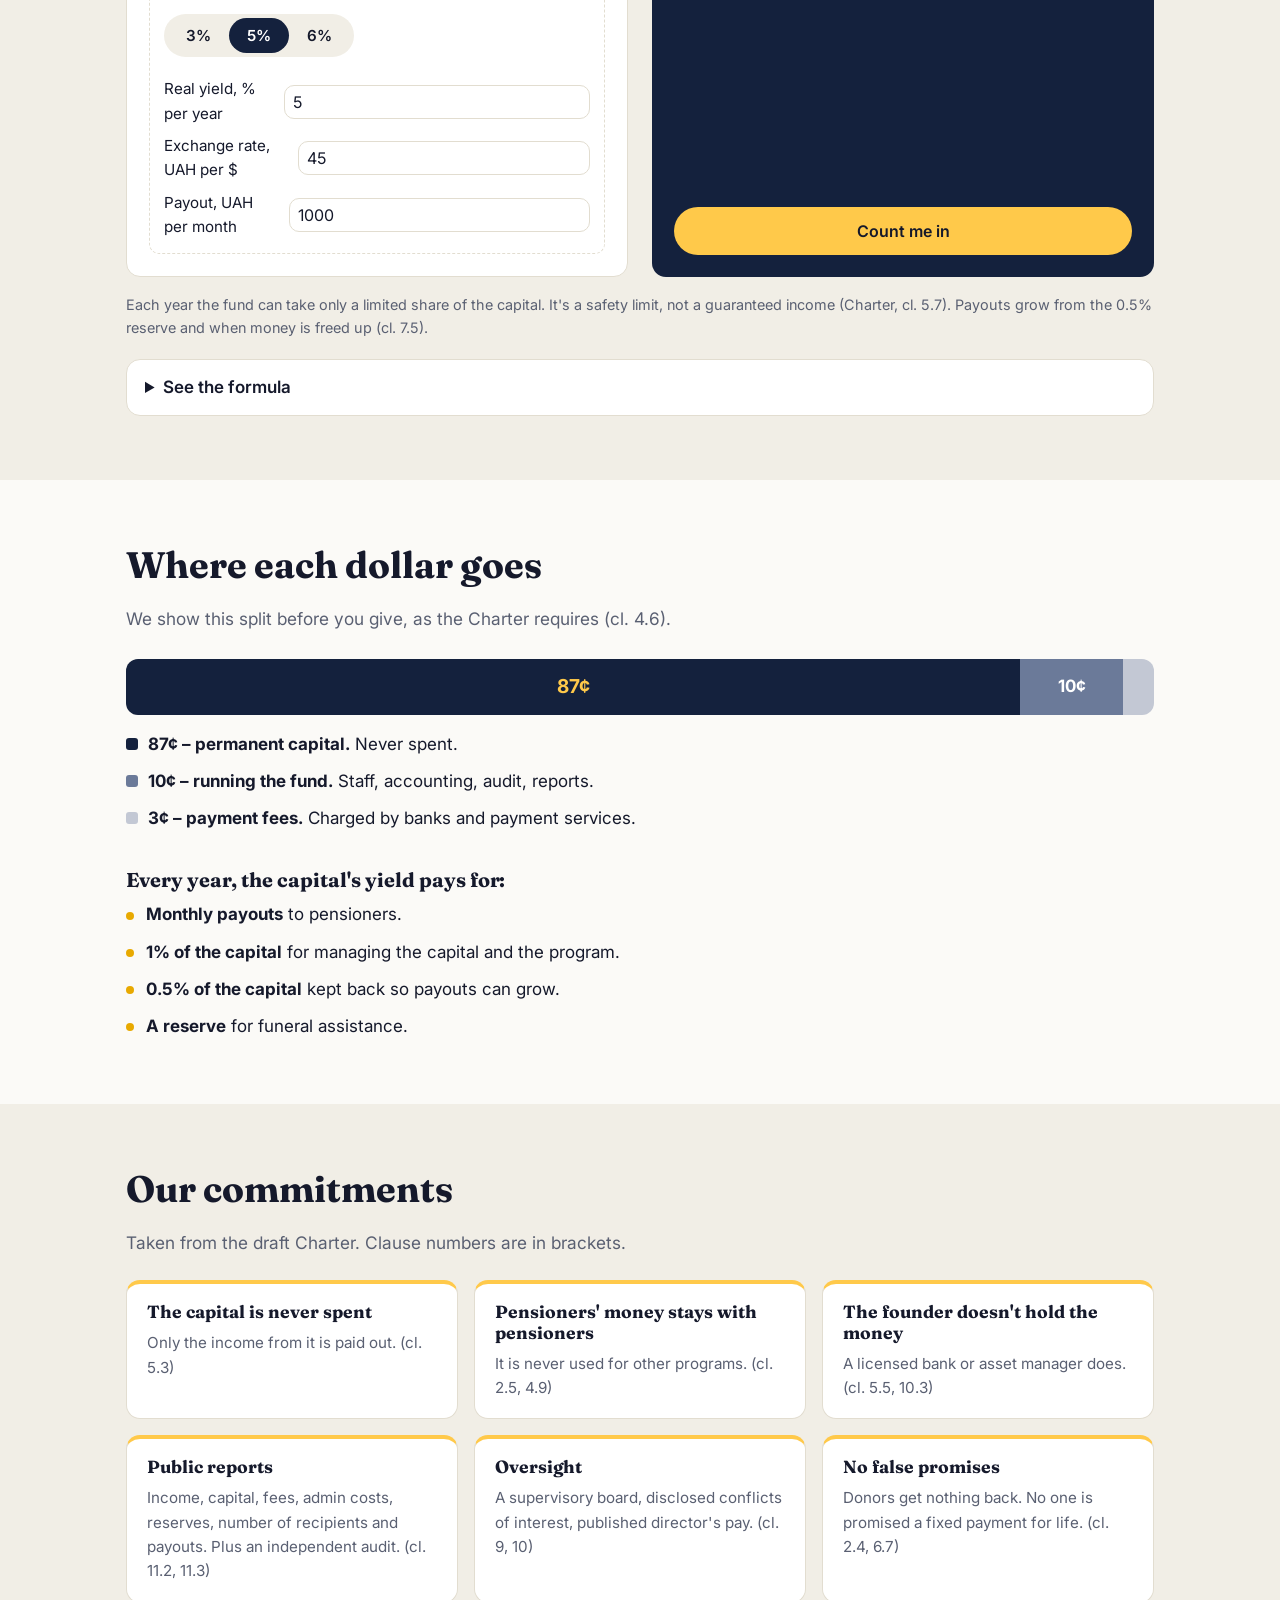
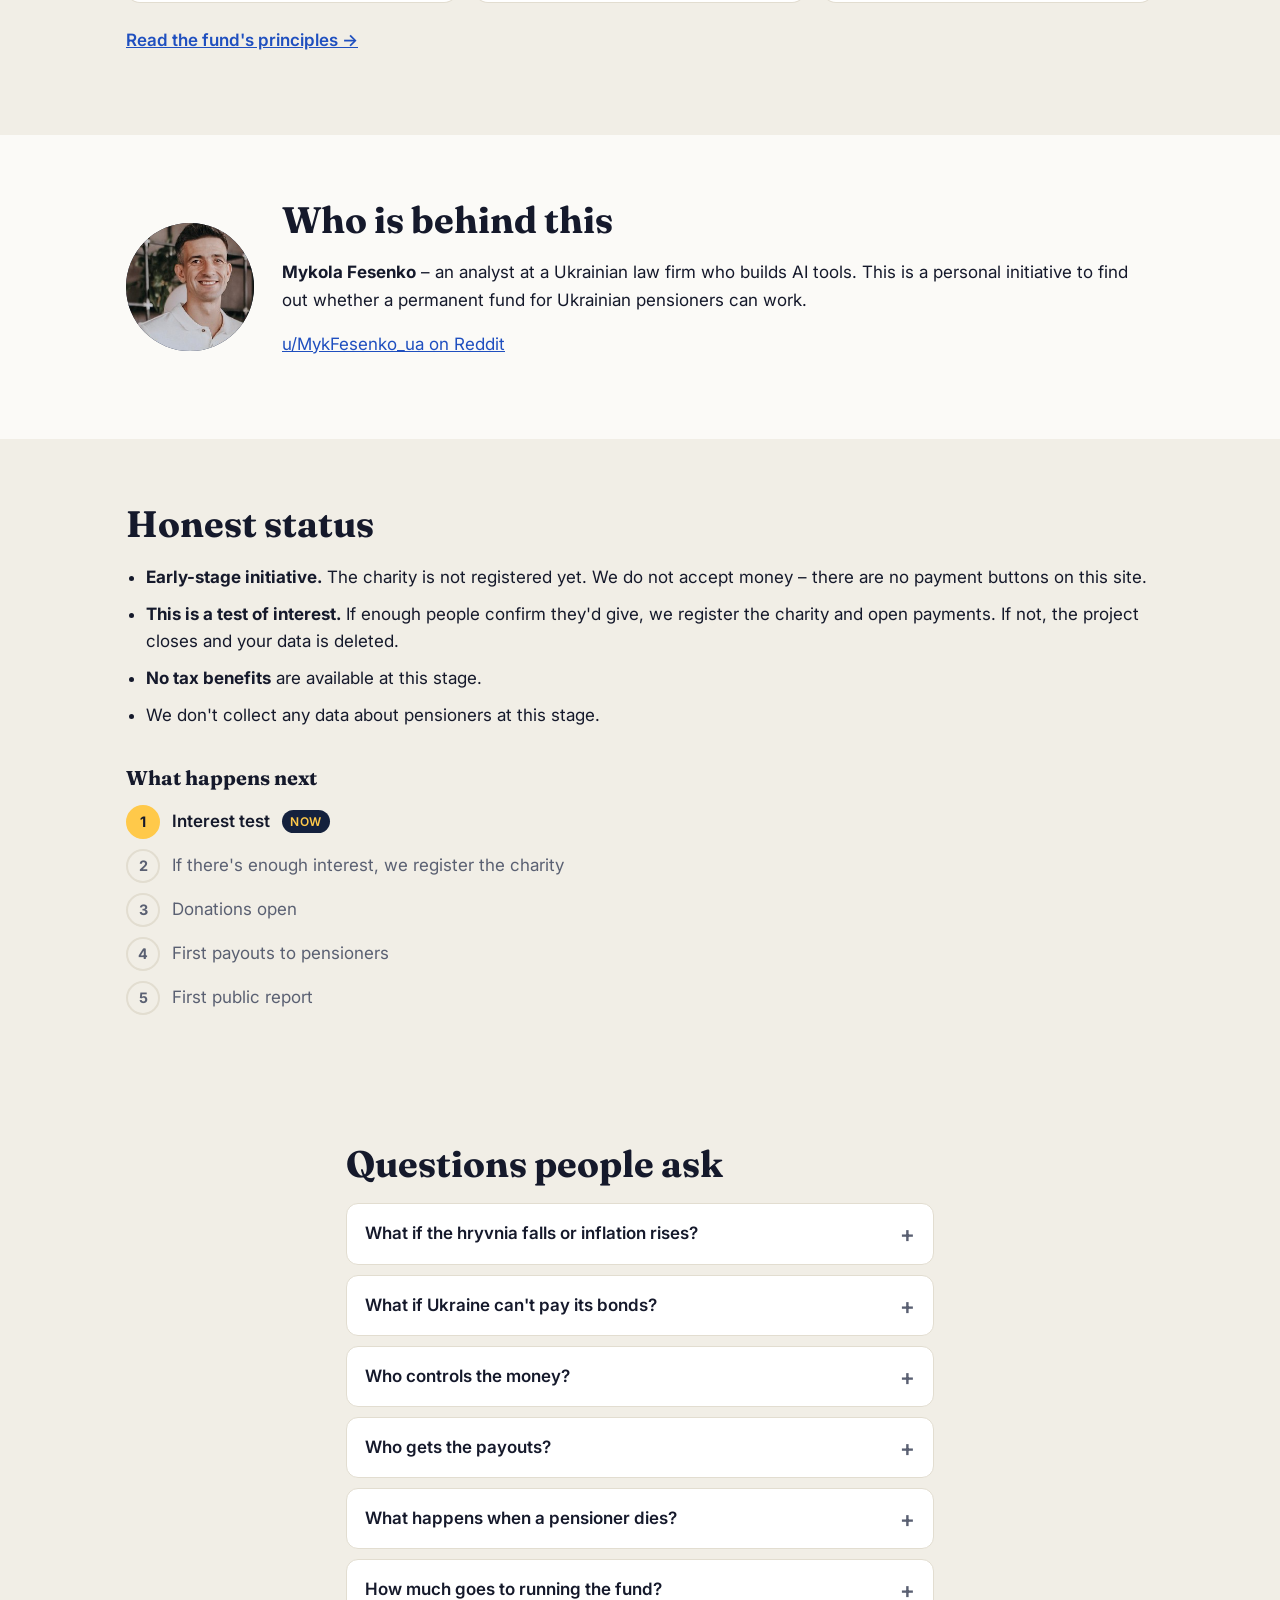
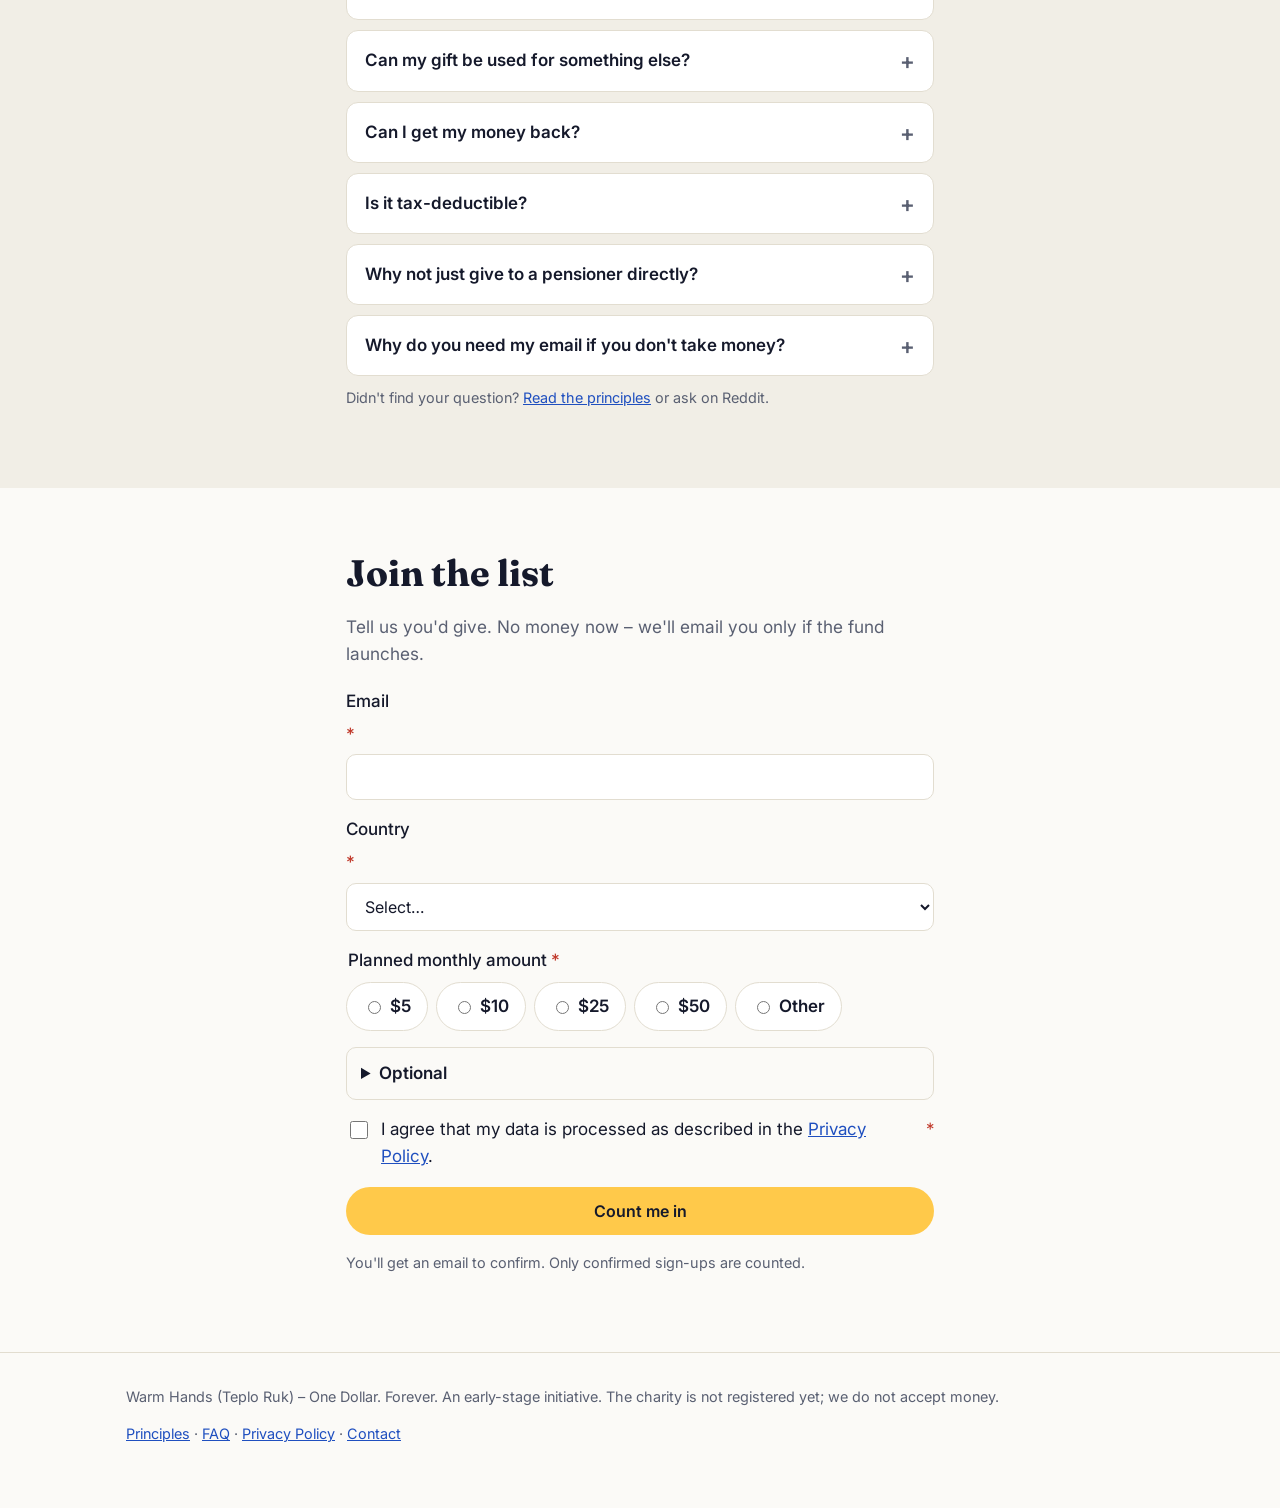
==== commit 14c8cc21: "Add version numbers to CSS/JS links so browsers load fresh files Co-Authored-By: Claude Opus 5.5 <no" ====
--- a/index.html
+++ b/index.html
@@ -17,7 +17,7 @@
   <link rel="preconnect" href="https://fonts.googleapis.com">
   <link rel="preconnect" href="https://fonts.gstatic.com" crossorigin>
   <link href="https://fonts.googleapis.com/css2?family=Fraunces:opsz,wght@9..144,600;9..144,700&family=Inter:wght@400;500;600;700&display=swap" rel="stylesheet">
-  <link rel="stylesheet" href="styles.css">
+  <link rel="stylesheet" href="styles.css?v=202610291646">
 </head>
 <body>
   <div class="status-bar" data-i18n-html="bar"><strong>Early-stage initiative.</strong> The charity is not registered yet. We do not accept money.</div>
@@ -296,8 +296,8 @@
     </div>
   </footer>
 
-  <script src="config.js"></script>
-  <script src="i18n.js"></script>
-  <script src="app.js"></script>
+  <script src="config.js?v=202610291646"></script>
+  <script src="i18n.js?v=202610291646"></script>
+  <script src="app.js?v=202610291646"></script>
 </body>
 </html>
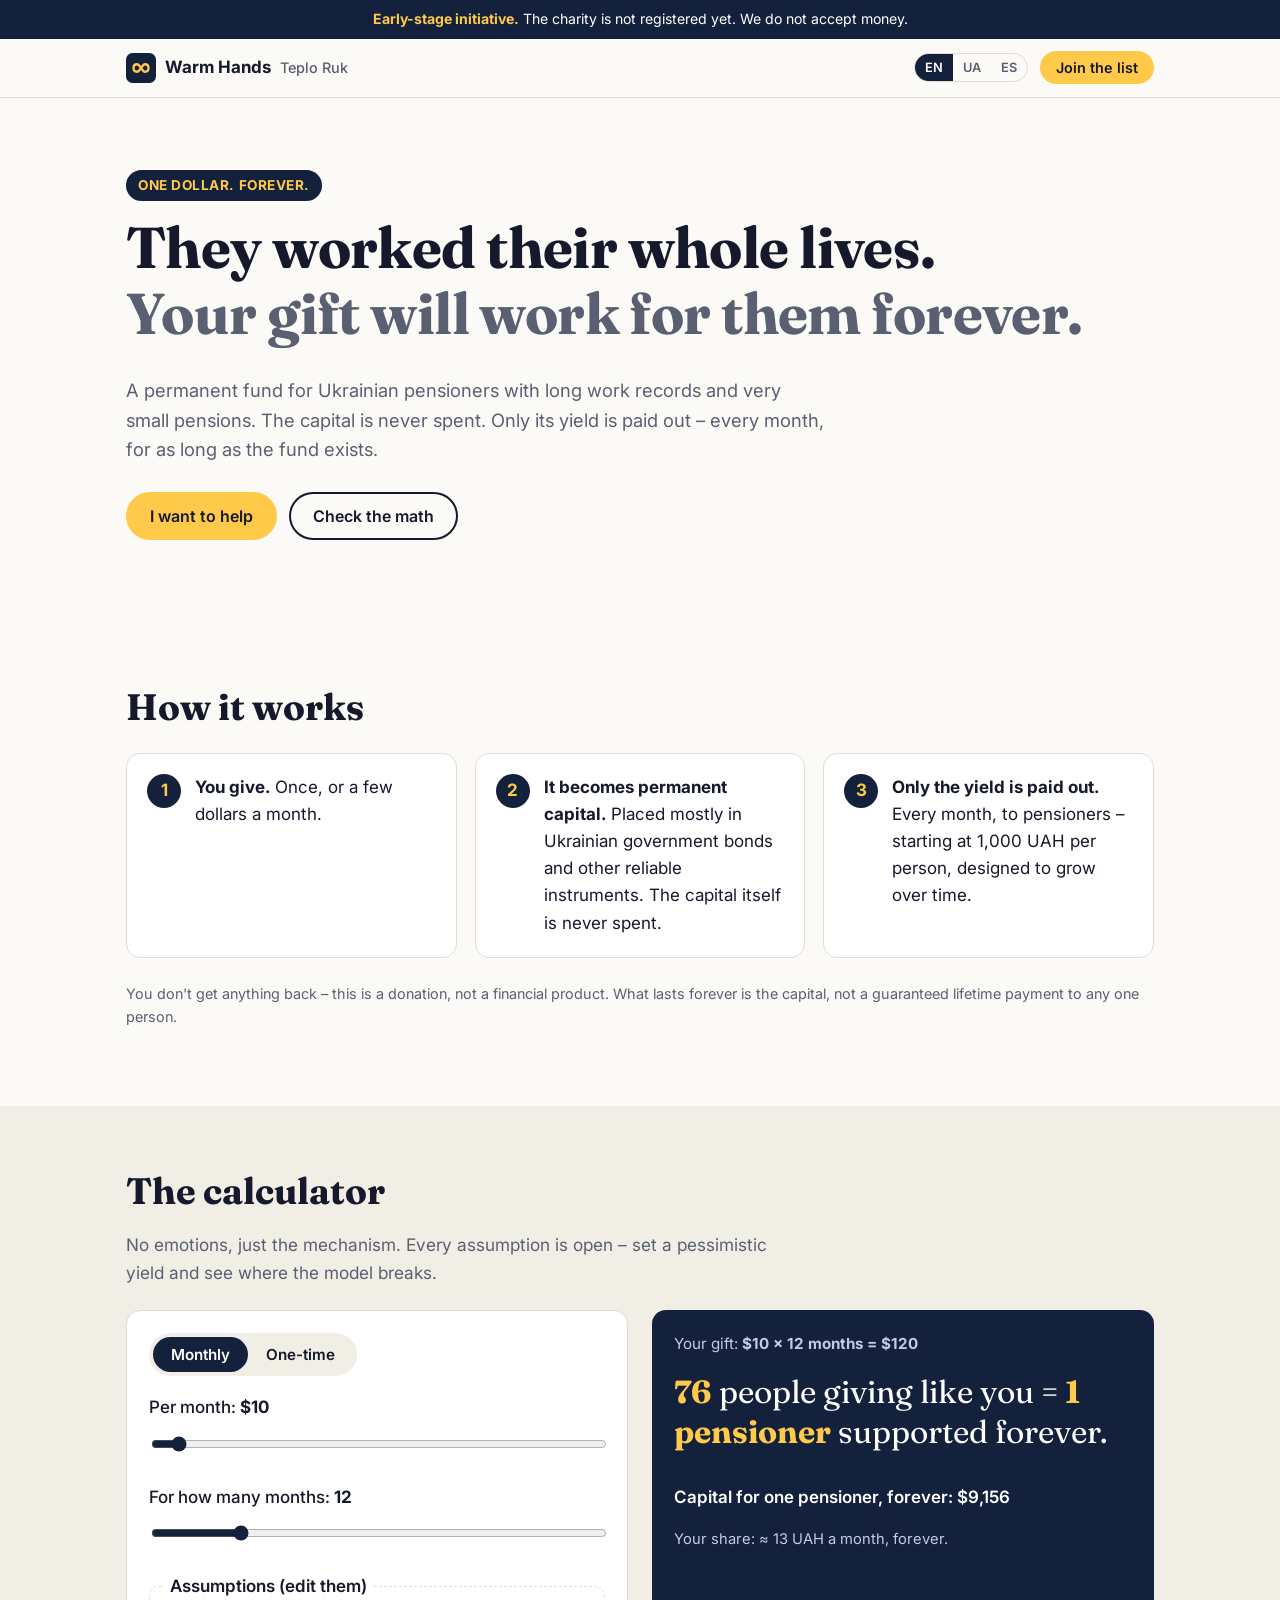
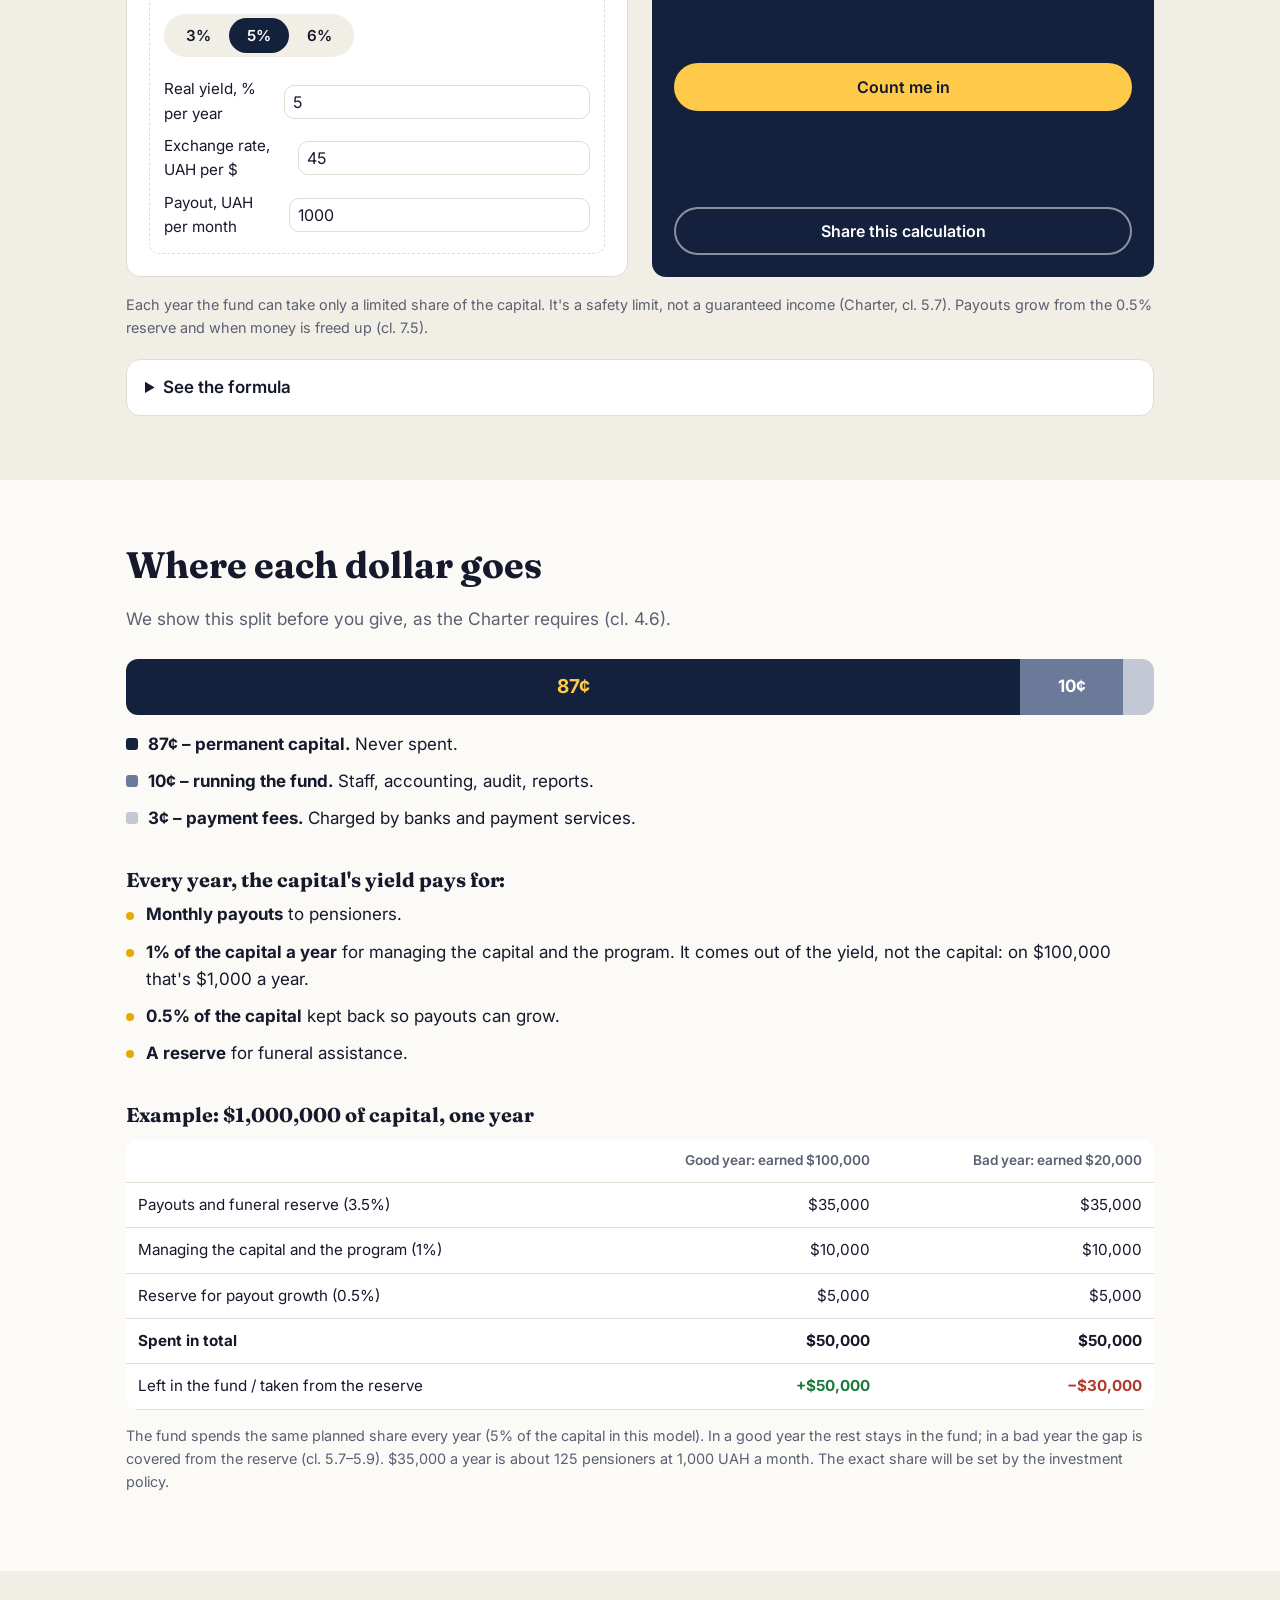
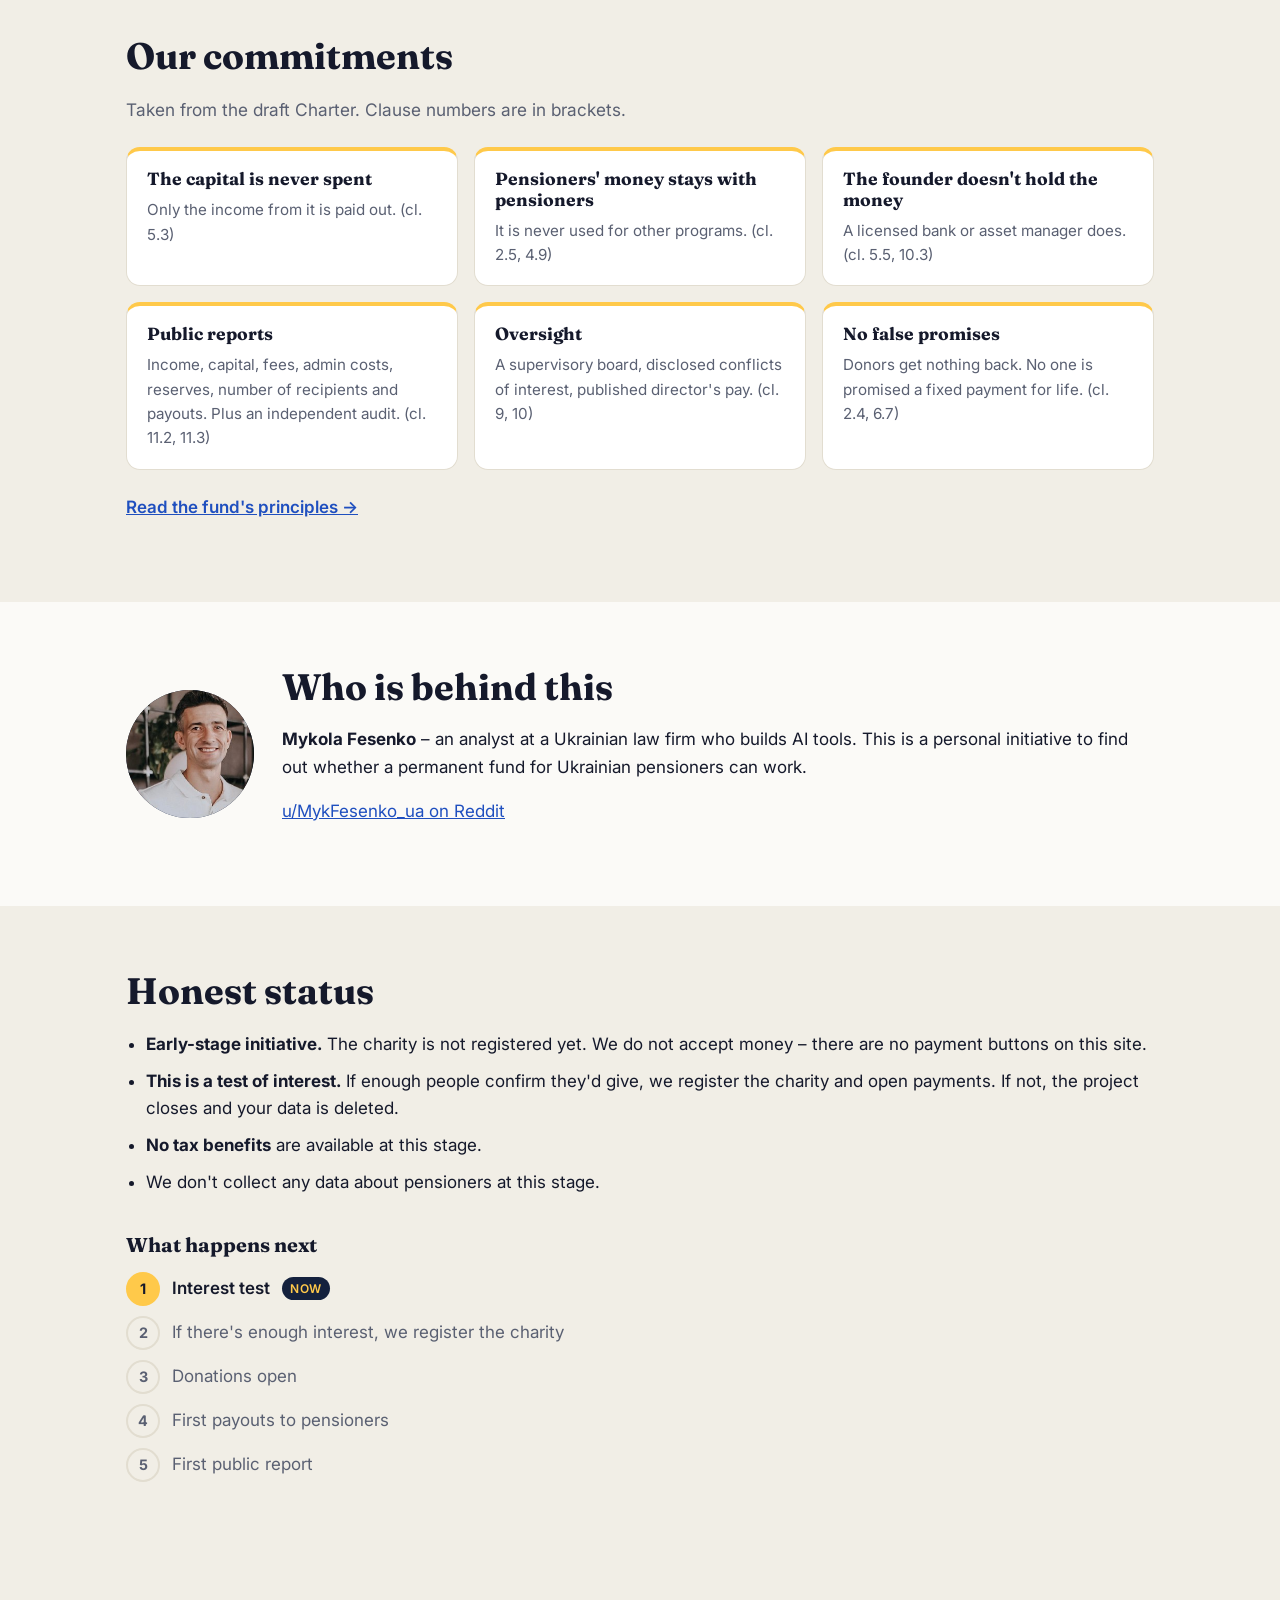
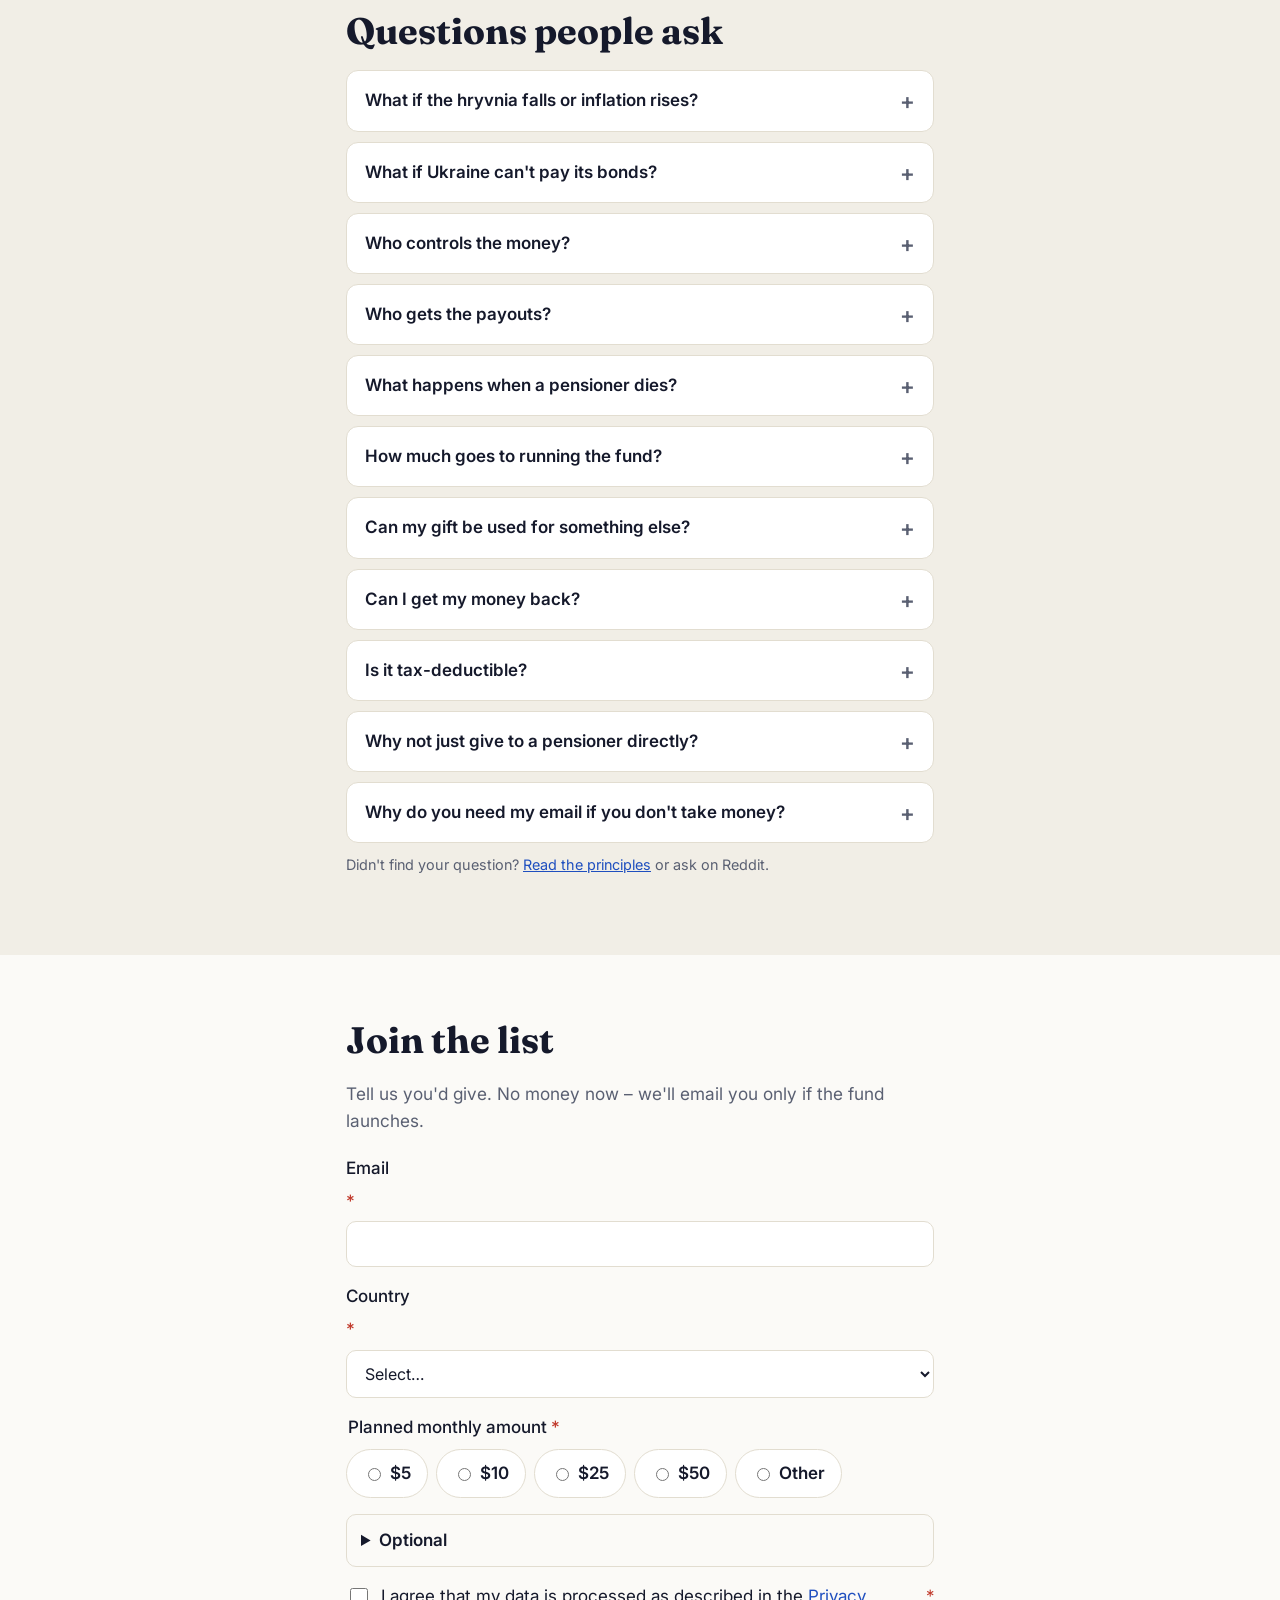
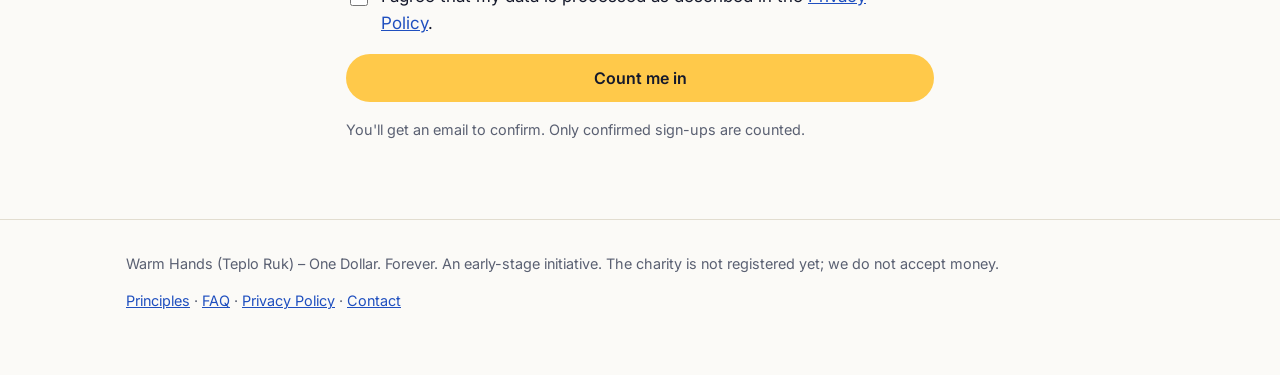
==== commit c856dafa: "Email queue, delete-my-data link, source tracking, calc sharing, share buttons - Backend queues conf" ====
--- a/index.html
+++ b/index.html
@@ -17,7 +17,7 @@
   <link rel="preconnect" href="https://fonts.googleapis.com">
   <link rel="preconnect" href="https://fonts.gstatic.com" crossorigin>
   <link href="https://fonts.googleapis.com/css2?family=Fraunces:opsz,wght@9..144,600;9..144,700&family=Inter:wght@400;500;600;700&display=swap" rel="stylesheet">
-  <link rel="stylesheet" href="styles.css?v=202610291646">
+  <link rel="stylesheet" href="styles.css?v=202610291716">
 </head>
 <body>
   <div class="status-bar" data-i18n-html="bar"><strong>Early-stage initiative.</strong> The charity is not registered yet. We do not accept money.</div>
@@ -111,6 +111,8 @@
             <p class="res-small" id="resSmall"></p>
             <p class="res-warn" id="resWarn" hidden></p>
             <a href="#join" class="btn btn-block" data-i18n="form.submit">Count me in</a>
+            <button type="button" class="btn btn-block btn-on-dark" id="shareCalc" data-i18n="calc.shareBtn">Share this calculation</button>
+            <p class="share-note" id="shareCalcNote" hidden></p>
           </div>
         </div>
 
@@ -150,10 +152,27 @@
         <h3 class="sub" data-i18n="dollar.yieldTitle">Every year, the capital's yield pays for:</h3>
         <ul class="yield-list">
           <li data-i18n-html="dollar.y1"><strong>Monthly payouts</strong> to pensioners.</li>
-          <li data-i18n-html="dollar.y2"><strong>1% of the capital</strong> for managing the capital and the program.</li>
+          <li data-i18n-html="dollar.y2"><strong>1% of the capital a year</strong> for managing the capital and the program. It comes out of the yield, not the capital: on $100,000 that's $1,000 a year.</li>
           <li data-i18n-html="dollar.y3"><strong>0.5% of the capital</strong> kept back so payouts can grow.</li>
           <li data-i18n-html="dollar.y4"><strong>A reserve</strong> for funeral assistance.</li>
         </ul>
+
+        <h3 class="sub" data-i18n="ex.title">Example: $1,000,000 of capital, one year</h3>
+        <div class="ex-wrap">
+          <table class="ex-table">
+            <thead>
+              <tr><th></th><th data-i18n="ex.good">Good year: earned $100,000</th><th data-i18n="ex.bad">Bad year: earned $20,000</th></tr>
+            </thead>
+            <tbody>
+              <tr><td data-i18n="ex.r1">Payouts and funeral reserve (3.5%)</td><td>$35,000</td><td>$35,000</td></tr>
+              <tr><td data-i18n="ex.r2">Managing the capital and the program (1%)</td><td>$10,000</td><td>$10,000</td></tr>
+              <tr><td data-i18n="ex.r3">Reserve for payout growth (0.5%)</td><td>$5,000</td><td>$5,000</td></tr>
+              <tr class="ex-total"><td data-i18n="ex.r4">Spent in total</td><td>$50,000</td><td>$50,000</td></tr>
+              <tr><td data-i18n="ex.r5">Left in the fund / taken from the reserve</td><td class="pos">+$50,000</td><td class="neg">−$30,000</td></tr>
+            </tbody>
+          </table>
+        </div>
+        <p class="fine" data-i18n="ex.note">The fund spends the same planned share every year (5% of the capital in this model). In a good year the rest stays in the fund; in a bad year the gap is covered from the reserve (cl. 5.7–5.9). $35,000 a year is about 125 pensioners at 1,000 UAH a month. The exact share will be set by the investment policy.</p>
       </div>
     </section>
 
@@ -284,6 +303,13 @@
             <input type="text" id="refLink" readonly>
             <button type="button" class="btn btn-small" id="copyRef" data-i18n="thanks.copy">Copy</button>
           </div>
+          <p class="share-title" data-i18n="thanks.shareTitle">Or share it:</p>
+          <div class="share-row">
+            <a id="shReddit" class="share-btn" href="#" target="_blank" rel="noopener">Reddit</a>
+            <a id="shTelegram" class="share-btn" href="#" target="_blank" rel="noopener">Telegram</a>
+            <a id="shWhatsApp" class="share-btn" href="#" target="_blank" rel="noopener">WhatsApp</a>
+            <button id="shNative" type="button" class="share-btn" hidden data-i18n="thanks.more">More…</button>
+          </div>
         </div>
       </div>
     </section>
@@ -296,8 +322,8 @@
     </div>
   </footer>
 
-  <script src="config.js?v=202610291646"></script>
-  <script src="i18n.js?v=202610291646"></script>
-  <script src="app.js?v=202610291646"></script>
+  <script src="config.js?v=202610291716"></script>
+  <script src="i18n.js?v=202610291716"></script>
+  <script src="app.js?v=202610291716"></script>
 </body>
 </html>
--- a/styles.css
+++ b/styles.css
@@ -245,3 +245,29 @@
 @media (max-width: 760px) {
   .commit-grid { grid-template-columns: 1fr; }
 }
+
+/* Share the calculation (on the dark result card) */
+.btn-on-dark { background: transparent; color: #fff; box-shadow: inset 0 0 0 2px rgba(255,255,255,.5); margin-top: 10px; }
+.btn-on-dark:hover { background: rgba(255,255,255,.08); }
+.share-note { margin: 10px 0 0; font-size: .88rem; color: #c5cbe0; word-break: break-all; }
+
+/* $1M example */
+.ex-wrap { overflow-x: auto; margin: 14px 0; }
+.ex-table { width: 100%; border-collapse: collapse; background: var(--surface); border-radius: 12px; overflow: hidden; font-size: .95rem; }
+.ex-table th, .ex-table td { padding: 10px 12px; text-align: right; border-bottom: 1px solid var(--border); }
+.ex-table th:first-child, .ex-table td:first-child { text-align: left; }
+.ex-table th { font-size: .85rem; color: var(--muted); font-weight: 600; }
+.ex-total td { font-weight: 700; }
+.ex-table .pos { color: #1e7b3c; font-weight: 700; }
+.ex-table .neg { color: #b03a2e; font-weight: 700; }
+@media (prefers-color-scheme: dark) { .ex-table .pos { color: #6fd38f; } .ex-table .neg { color: #f08a7c; } }
+@media (max-width: 520px) { .ex-table { font-size: .85rem; } .ex-table th, .ex-table td { padding: 8px 6px; } }
+
+/* Share buttons after sign-up */
+.share-title { margin: 18px 0 8px; font-weight: 600; }
+.share-row { display: flex; flex-wrap: wrap; gap: 8px; }
+.share-btn {
+  display: inline-block; padding: 9px 16px; border-radius: 999px; border: 1px solid var(--border);
+  background: var(--bg); color: var(--text); font: 600 .92rem "Inter", sans-serif; text-decoration: none; cursor: pointer;
+}
+.share-btn:hover { border-color: var(--text); }
